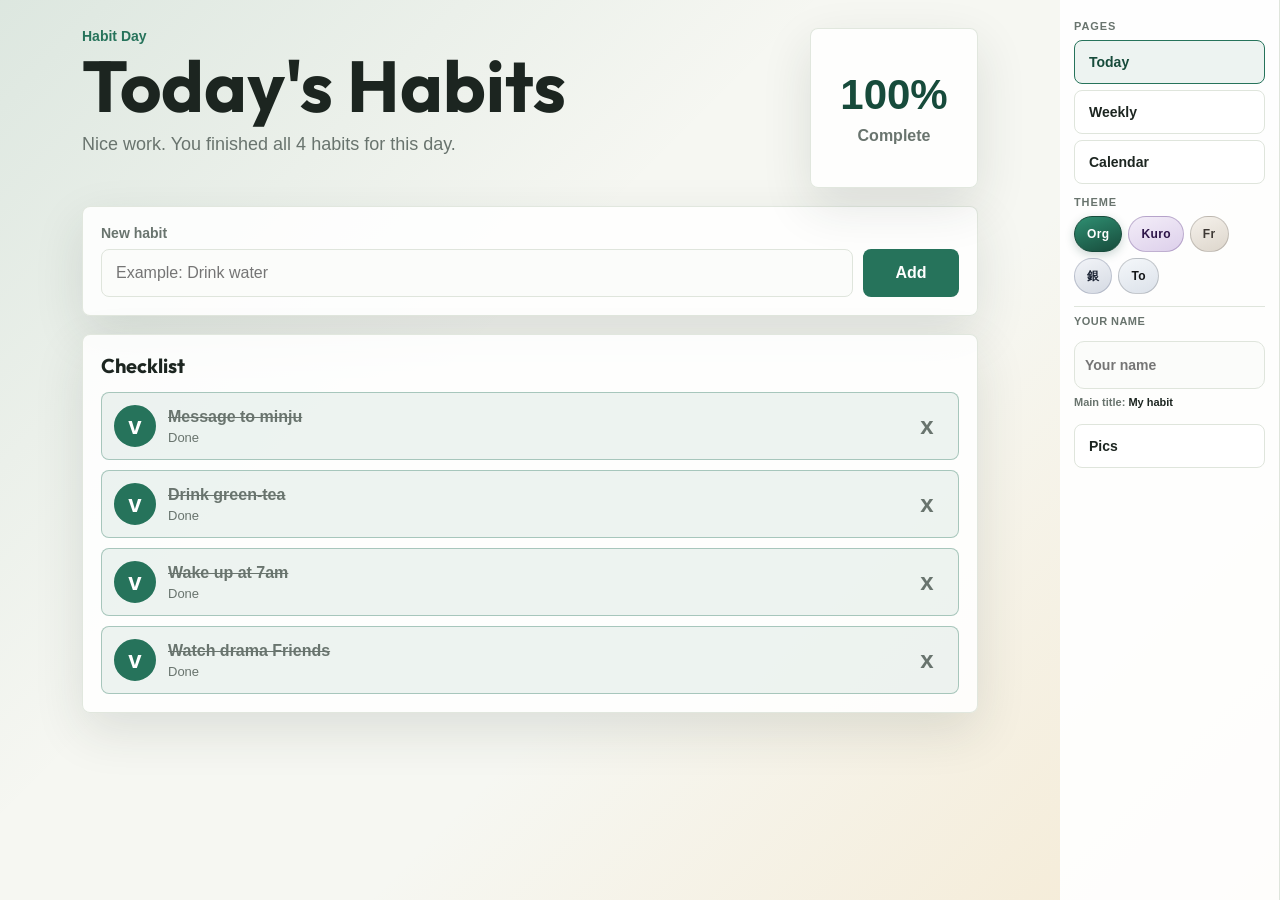
==== app.html @ dae60fe8 "s" ====
<!doctype html>
<html lang="en" data-theme="original">
  <head>
    <meta charset="UTF-8" />
    <meta
      name="viewport"
      content="width=device-width, initial-scale=1.0, viewport-fit=cover"
    />
    <meta name="theme-color" content="#26735b" />
    <meta name="apple-mobile-web-app-capable" content="yes" />
    <meta name="apple-mobile-web-app-status-bar-style" content="default" />
    <meta name="mobile-web-app-capable" content="yes" />
    <title>Habit Day</title>
    <link rel="manifest" href="manifest.webmanifest?v=36" />
    <link rel="icon" href="icon.svg?v=48" type="image/svg+xml" data-theme-icon="true" />
    <link rel="apple-touch-icon" href="apple-touch-icon.png?v=48" sizes="180x180" data-theme-icon="true" />
    <link rel="icon" href="icon-192.png?v=48" type="image/png" sizes="192x192" data-theme-icon="true" />
    <link rel="preconnect" href="https://fonts.googleapis.com" />
    <link rel="preconnect" href="https://fonts.gstatic.com" crossorigin />
    <link
      href="https://fonts.googleapis.com/css2?family=Nunito:wght@700;800&family=Outfit:wght@600;700;800&display=swap"
      rel="stylesheet"
    />
    <link rel="stylesheet" href="styles.css?v=25" />
    <link rel="stylesheet" href="layout.css?v=52" />
    <link rel="stylesheet" href="themes.css?v=73" />
    <script>
      window.__HABIT_BUILD = "24";
      (function () {
        if ("serviceWorker" in navigator) {
          navigator.serviceWorker.getRegistrations().then(function (regs) {
            regs.forEach(function (reg) {
              reg.update();
            });
          });
        }
        if (window.caches) {
          caches.keys().then(function (keys) {
            keys.forEach(function (key) {
              if (key !== "habit-day-v50") {
                caches.delete(key);
              }
            });
          });
        }
      })();
    </script>
    <script src="theme.js?v=50"></script>
  </head>
  <body>
    <div class="app-layout">
      <div class="app-content">
        <div class="theme-collage friends-collage theme-collage--home theme-decor theme-decor-friends" aria-hidden="true">
          <img
            class="theme-photo theme-photo-main"
            src="assets/friends/banner.png"
            alt=""
            onerror="this.onerror=null;this.src='assets/friends/hero.svg'"
          />
          <img
            class="theme-photo theme-photo-sub theme-photo-sub--left"
            src="assets/friends/day-04.png"
            alt=""
            onerror="this.onerror=null;this.src='assets/friends/day-02.png';this.onerror=null;this.style.display='none'"
          />
          <img
            class="theme-photo theme-photo-sub theme-photo-sub--right"
            src="assets/friends/day-05.png"
            alt=""
            onerror="this.onerror=null;this.src='assets/friends/day-06.png';this.onerror=null;this.style.display='none'"
          />
        </div>
        <div class="theme-collage gintama-collage theme-collage--home theme-decor theme-decor-gintama" aria-hidden="true">
          <img
            class="theme-photo theme-photo-main"
            src="assets/gintama/banner.png"
            alt=""
          />
          <img
            class="theme-photo theme-photo-sub theme-photo-sub--left"
            src="assets/gintama/scene-03.png"
            alt=""
            onerror="this.onerror=null;this.src='assets/gintama/scene-04.png';this.onerror=null;this.style.display='none'"
          />
          <img
            class="theme-photo theme-photo-sub theme-photo-sub--right"
            src="assets/gintama/scene-05.png"
            alt=""
            onerror="this.onerror=null;this.src='assets/gintama/scene-06.png';this.onerror=null;this.style.display='none'"
          />
        </div>
        <div class="theme-collage toothless-collage theme-collage--home theme-decor theme-decor-toothless" aria-hidden="true">
          <img
            class="theme-photo theme-photo-main"
            src="assets/toothless/banner.png"
            alt=""
          />
          <img
            class="theme-photo theme-photo-sub theme-photo-sub--left"
            src="assets/toothless/scene-08.png"
            alt=""
            onerror="this.onerror=null;this.src='assets/toothless/scene-02.png';this.onerror=null;this.style.display='none'"
          />
          <img
            class="theme-photo theme-photo-sub theme-photo-sub--right"
            src="assets/toothless/scene-12.png"
            alt=""
            onerror="this.onerror=null;this.src='assets/toothless/scene-05.png';this.onerror=null;this.style.display='none'"
          />
        </div>
        <div class="theme-collage kuromi-collage theme-collage--home theme-decor theme-decor-kuromi" aria-hidden="true">
          <img
            class="theme-photo theme-photo-main"
            src="assets/kuromi/celebrate.png"
            alt=""
            onerror="this.onerror=null;this.src='assets/kuromi/hero.svg'"
          />
          <img
            class="theme-photo theme-photo-sub theme-photo-sub--left"
            src="assets/kuromi/scene-01.png"
            alt=""
            onerror="this.onerror=null;this.style.display='none'"
          />
          <img
            class="theme-photo theme-photo-sub theme-photo-sub--right"
            src="assets/kuromi/scene-02.png"
            alt=""
            onerror="this.onerror=null;this.style.display='none'"
          />
        </div>
        <main class="app-shell page-home">
          <section class="overview overview-wrap" aria-labelledby="app-title">
            <div class="overview-copy">
              <p class="eyebrow" id="app-eyebrow">Habit Day</p>
              <h1 id="app-title">Today's Habits</h1>
              <div class="theme-progress-inline" id="themeProgressInline" aria-live="polite">
                <div class="theme-progress-track">
                  <span class="theme-progress-fill" id="themeProgressFill"></span>
                </div>
                <span class="theme-progress-pct" id="themeProgressPct">0%</span>
              </div>
              <p class="summary" id="summaryText">Start small and keep your day moving.</p>
            </div>
            <div class="progress-card" id="progressCard" aria-live="polite">
              <span id="progressPercent">0%</span>
              <p>Complete</p>
              <img
                class="theme-decor theme-decor-kuromi decor-progress"
                data-src-base="assets/kuromi/progress"
                src="assets/kuromi/progress.svg"
                alt=""
              />
            </div>
          </section>

          <section class="composer" aria-label="Add habit">
            <form id="habitForm">
              <label for="habitInput">New habit</label>
              <div class="input-row">
                <input
                  id="habitInput"
                  name="habit"
                  type="text"
                  maxlength="32"
                  placeholder="Example: Drink water"
                  autocomplete="off"
                  enterkeyhint="done"
                />
                <button type="submit" id="habitAddButton">Add</button>
              </div>
            </form>
          </section>

          <section class="board" aria-label="Habit list">
            <div class="toolbar">
              <h2>Checklist</h2>
            </div>
            <ul class="habit-list" id="habitList"></ul>
            <p class="empty-state has-decor" id="emptyState">
              <img
                class="theme-decor theme-decor-kuromi decor-empty"
                data-src-base="assets/kuromi/empty"
                src="assets/kuromi/empty.svg"
                alt=""
              />
              No habits yet. Add one in <strong>New habit</strong> above. Complete each with a quick photo.
            </p>
          </section>
        </main>
      </div>

      <aside id="app-sidebar" class="app-sidebar" data-page="home"></aside>
    </div>

    <div id="themeCelebration" class="theme-celebration" hidden>
      <div class="celebration-backdrop"></div>
      <div class="celebration-fireworks" id="celebrationFireworks" aria-hidden="true"></div>
      <div class="celebration-photo-bursts" id="celebrationPhotoBursts" aria-hidden="true"></div>
      <div class="celebration-panel">
        <div class="celebration-hero">
          <div class="celebration-photo-ring" aria-hidden="true">
            <img
              class="celebration-photo"
              src="assets/friends/banner.png"
              alt=""
              onerror="this.onerror=null;this.src='assets/friends/hero.svg'"
            />
          </div>
          <p class="celebration-tagline">The bunny approves.</p>
          <p class="celebration-title">Perfect day</p>
        </div>
        <p class="celebration-hint">Tap to close</p>
      </div>
    </div>

    <div id="habitCameraOverlay" class="habit-camera-overlay" hidden>
      <div class="habit-camera-backdrop" aria-hidden="true"></div>
      <div class="habit-camera-panel" role="dialog" aria-modal="true" aria-label="Take habit photo">
        <video id="habitCameraVideo" class="habit-camera-video" playsinline muted></video>
        <p class="habit-camera-hint">Silent capture · no shutter sound</p>
        <div class="habit-camera-actions">
          <button type="button" class="ghost-button" id="habitCameraCancel">Cancel</button>
          <button type="button" class="primary-button habit-camera-shutter" id="habitCameraShutter" aria-label="Take photo">
            Capture
          </button>
        </div>
      </div>
    </div>

    <input
      type="file"
      id="habitCameraInput"
      accept="image/*"
      capture="environment"
      hidden
    />

    <template id="habitTemplate">
      <li class="habit-item">
        <button class="check-button" type="button" aria-label="Take photo and complete habit"></button>
        <div class="habit-main">
          <div class="habit-copy">
            <strong></strong>
            <span></span>
          </div>
          <figure class="habit-snap" hidden>
            <img class="habit-snap-img" alt="" />
          </figure>
        </div>
        <button class="delete-button" type="button" aria-label="Delete">x</button>
      </li>
    </template>

    <script src="sidebar.js?v=40"></script>
    <script src="shared.js?v=39"></script>
    <script src="user-photos.js?v=35"></script>
    <script src="habit-photos.js?v=36"></script>
    <script src="habit-camera.js?v=2"></script>
    <script src="fireworks.js?v=39"></script>
    <script src="app.js?v=49"></script>
  </body>
</html>
---- styles.css ----
:root {
  color-scheme: light;
  --bg: #f6f7f2;
  --ink: #1c2520;
  --muted: #69746e;
  --line: #dfe5dc;
  --panel: #ffffff;
  --surface: #fbfcfa;
  --accent: #26735b;
  --accent-strong: #174b3b;
  --accent-soft: rgba(38, 115, 91, 0.08);
  --accent-ring: rgba(38, 115, 91, 0.14);
  --danger: #b34b4b;
  --danger-soft: rgba(179, 75, 75, 0.1);
  --shadow: 0 18px 50px rgba(31, 48, 39, 0.12);
  --radius: 8px;
}

* {
  box-sizing: border-box;
}

html {
  -webkit-text-size-adjust: 100%;
}

body {
  margin: 0;
  min-height: 100vh;
  background:
    linear-gradient(135deg, rgba(38, 115, 91, 0.12), transparent 38%),
    linear-gradient(315deg, rgba(240, 184, 95, 0.22), transparent 42%),
    var(--bg);
  color: var(--ink);
  font-family: Arial, "Malgun Gothic", sans-serif;
}

button,
input {
  font: inherit;
}

.app-shell {
  width: min(920px, calc(100% - 24px));
  margin: 0 auto;
  padding: 28px 0 42px;
}

.hero {
  display: grid;
  grid-template-columns: 1fr minmax(140px, 180px);
  gap: 20px;
  align-items: stretch;
  margin-bottom: 18px;
}

.eyebrow {
  margin: 0 0 8px;
  color: var(--accent);
  font-size: 14px;
  font-weight: 700;
}

h1,
h2,
p {
  margin-top: 0;
}

h1 {
  margin-bottom: 10px;
  font-size: clamp(36px, 7vw, 72px);
  line-height: 0.95;
}

h2 {
  margin-bottom: 0;
  font-size: 20px;
}

.summary {
  max-width: 580px;
  margin-bottom: 0;
  color: var(--muted);
  font-size: 18px;
  line-height: 1.6;
}

.progress-card,
.install-panel,
.composer,
.board {
  background: rgba(255, 255, 255, 0.86);
  border: 1px solid rgba(223, 229, 220, 0.92);
  border-radius: var(--radius);
  box-shadow: var(--shadow);
}

.progress-card {
  display: grid;
  place-items: center;
  align-content: center;
  min-height: 160px;
  padding: 20px;
}

.progress-card span {
  color: var(--accent-strong);
  font-size: 42px;
  font-weight: 800;
}

.progress-card p {
  margin: 8px 0 0;
  color: var(--muted);
  font-weight: 700;
}

.install-panel {
  display: flex;
  justify-content: space-between;
  gap: 14px;
  align-items: center;
  margin-bottom: 18px;
  padding: 16px;
}

.install-panel[hidden] {
  display: none;
}

.install-panel strong {
  display: block;
  margin-bottom: 4px;
}

.install-panel p {
  margin: 0;
  color: var(--muted);
  font-size: 14px;
  line-height: 1.45;
}

.install-panel button {
  min-width: 86px;
  height: 42px;
  border: 0;
  border-radius: var(--radius);
  background: var(--ink);
  color: #fff;
  cursor: pointer;
  font-weight: 800;
}

.composer {
  margin-bottom: 18px;
  padding: 18px;
}

label {
  display: block;
  margin-bottom: 8px;
  color: var(--muted);
  font-size: 14px;
  font-weight: 700;
}

.input-row {
  display: grid;
  grid-template-columns: 1fr auto;
  gap: 10px;
}

input {
  min-width: 0;
  height: 48px;
  border: 1px solid var(--line);
  border-radius: var(--radius);
  padding: 0 14px;
  color: var(--ink);
  background: var(--surface);
  outline: none;
}

input:focus {
  border-color: var(--accent);
  box-shadow: 0 0 0 4px var(--accent-ring);
}

button {
  border: 0;
  border-radius: var(--radius);
  cursor: pointer;
  font-weight: 800;
}

.input-row button {
  min-width: 96px;
  height: 48px;
  background: var(--accent);
  color: white;
}

.input-row button:hover {
  background: var(--accent-strong);
}

.board {
  padding: 18px;
}

.toolbar {
  display: flex;
  justify-content: space-between;
  gap: 12px;
  align-items: center;
  margin-bottom: 14px;
}

.ghost-button {
  min-height: 38px;
  padding: 0 12px;
  border: 1px solid var(--line);
  background: var(--surface);
  color: var(--muted);
}

.ghost-button:hover {
  color: var(--ink);
  border-color: #cbd5cf;
}

.toolbar-add-button {
  flex-shrink: 0;
  min-height: 40px;
  padding: 0 14px;
  border: 0;
  border-radius: var(--radius);
  background: linear-gradient(145deg, var(--accent-mid, var(--accent)), var(--accent-strong, var(--accent)));
  color: #fff;
  font-size: 14px;
  font-weight: 800;
  box-shadow: 0 2px 10px var(--accent-ring, rgba(0, 0, 0, 0.12));
  -webkit-tap-highlight-color: transparent;
}

.toolbar-add-button:hover {
  filter: brightness(1.06);
}

.toolbar-add-button:active {
  transform: scale(0.98);
}

.habit-list {
  display: grid;
  gap: 10px;
  margin: 0;
  padding: 0;
  list-style: none;
}

.habit-item {
  display: grid;
  grid-template-columns: 42px 1fr 38px;
  gap: 12px;
  align-items: center;
  min-height: 68px;
  padding: 12px;
  border: 1px solid var(--line);
  border-radius: var(--radius);
  background: var(--surface);
  overflow: visible;
}

.habit-main {
  display: flex;
  align-items: center;
  gap: 10px;
  min-width: 0;
}

.habit-snap {
  position: relative;
  flex-shrink: 0;
  margin: 0;
  width: 58px;
  height: 58px;
  border-radius: 4px;
  overflow: hidden;
  transform: rotate(5deg);
  outline: 2px solid rgba(255, 255, 255, 0.92);
  outline-offset: -1px;
  box-shadow:
    0 10px 22px rgba(28, 37, 32, 0.18),
    0 3px 8px rgba(28, 37, 32, 0.1);
}

.habit-snap[hidden] {
  display: none !important;
}

.habit-snap-img {
  display: block;
  width: 100%;
  height: 100%;
  object-fit: cover;
  object-position: center;
}

.habit-item.has-snap {
  grid-template-columns: 42px minmax(0, 1fr) 38px;
}

.habit-item.has-snap .habit-main {
  padding-right: 2px;
}

.habit-item.done {
  border-color: rgba(38, 115, 91, 0.35);
  background: var(--accent-soft);
}

.check-button {
  width: 42px;
  height: 42px;
  border: 2px solid #b8c4bd;
  border-radius: 50%;
  background: var(--panel);
}

.habit-item.done .check-button {
  border-color: var(--accent);
  background: var(--accent);
}

.habit-item.done .check-button::after {
  content: "v";
  color: white;
  font-size: 24px;
  line-height: 1;
}

.habit-copy {
  min-width: 0;
}

.habit-copy strong {
  display: block;
  overflow-wrap: anywhere;
}

.habit-copy span {
  display: block;
  margin-top: 4px;
  color: var(--muted);
  font-size: 13px;
}

.done .habit-copy strong {
  text-decoration: line-through;
  color: var(--muted);
}

.delete-button {
  width: 38px;
  height: 38px;
  background: transparent;
  color: var(--muted);
  font-size: 24px;
}

.delete-button:hover {
  color: var(--danger);
  background: var(--danger-soft);
}

.empty-state {
  margin: 18px 0 4px;
  padding: 24px;
  border: 1px dashed #c9d4cd;
  border-radius: var(--radius);
  color: var(--muted);
  text-align: center;
}

.empty-state[hidden] {
  display: none !important;
}

@media (max-width: 680px) {
  .app-shell {
    width: min(100% - 20px, 920px);
    padding: 18px 0 20px;
  }

  .hero {
    grid-template-columns: 1fr;
  }

  h1 {
    font-size: clamp(28px, 9vw, 44px);
  }

  .summary {
    font-size: 16px;
    line-height: 1.55;
  }

  .progress-card {
    min-height: 116px;
  }

  .install-panel {
    align-items: stretch;
    flex-direction: column;
  }

  .install-panel button {
    width: 100%;
  }

  .input-row {
    grid-template-columns: 1fr;
  }

  .input-row button {
    width: 100%;
  }

  .habit-item {
    gap: 12px;
    min-height: 72px;
    padding: 12px;
  }

  .habit-snap {
    width: 64px;
    height: 64px;
    border-radius: 14px;
  }

  .check-button {
    width: 48px;
    height: 48px;
    flex-shrink: 0;
  }

  .delete-button {
    width: 44px;
    height: 44px;
    flex-shrink: 0;
  }

  .toolbar {
    align-items: stretch;
    flex-direction: column;
    gap: 10px;
  }

  .ghost-button {
    width: 100%;
    min-height: 44px;
  }

  .toolbar-add-button {
    width: 100%;
    min-height: 44px;
    font-size: 15px;
  }
}
---- layout.css ----
/* layout.css — app shell, sidebar, subpages, mobile / PWA safe areas */

html {
  height: 100%;
  overflow-x: hidden;
}

body {
  min-height: 100%;
  min-height: 100dvh;
  overflow-x: hidden;
  padding: env(safe-area-inset-top) env(safe-area-inset-right) 0 env(safe-area-inset-left);
  font-family: var(--font-main, Arial, "Malgun Gothic", sans-serif);
}

[data-theme] body {
  font-family: var(--font-main);
}

[data-theme] h1,
[data-theme] h2 {
  font-family: var(--font-title, var(--font-main));
}

.app-layout {
  display: flex;
  flex-direction: column;
  width: 100%;
  max-width: 100%;
  min-height: calc(100dvh - env(safe-area-inset-top));
}

.app-content {
  position: relative;
  flex: 1;
  min-width: 0;
  width: 100%;
}

.app-shell {
  width: min(920px, 100%);
  max-width: 100%;
  margin: 0 auto;
  padding-left: max(12px, env(safe-area-inset-left));
  padding-right: max(12px, env(safe-area-inset-right));
}

/* —— Sidebar —— */

.app-sidebar {
  display: flex;
  flex-direction: column;
  gap: 12px;
  flex-shrink: 0;
  padding: 14px 12px;
  background: var(--sidebar-bg, rgba(255, 255, 255, 0.92));
  border-bottom: 1px solid var(--line);
}

.side-block {
  display: flex;
  flex-direction: column;
  gap: 8px;
}

.side-block-label {
  margin: 0;
  font-size: 11px;
  font-weight: 800;
  letter-spacing: 0.08em;
  text-transform: uppercase;
  color: var(--muted);
}

.side-nav {
  display: flex;
  flex-wrap: wrap;
  gap: 6px;
}

.side-link {
  display: inline-flex;
  align-items: center;
  justify-content: center;
  min-height: 44px;
  padding: 8px 14px;
  border: 1px solid var(--line);
  border-radius: var(--radius);
  background: var(--side-pages-bg, var(--surface));
  color: var(--ink);
  font-size: 14px;
  font-weight: 700;
  text-decoration: none;
  -webkit-tap-highlight-color: transparent;
}

.side-link:hover,
.side-link.is-active {
  border-color: var(--accent);
  background: var(--accent-soft);
  color: var(--accent-strong);
}

.side-toolbar {
  display: flex;
  flex-direction: column;
  gap: 8px;
}

.side-themes {
  display: flex;
  flex-wrap: wrap;
  gap: 6px;
}

.side-theme {
  display: inline-flex;
  align-items: center;
  justify-content: center;
  min-height: 36px;
  padding: 6px 10px;
  border: 1.5px solid transparent;
  border-radius: 999px;
  font-size: 12px;
  font-weight: 800;
  letter-spacing: 0.03em;
  -webkit-tap-highlight-color: transparent;
  transition:
    transform 0.12s ease,
    box-shadow 0.12s ease,
    border-color 0.12s ease;
}

.side-theme:active {
  transform: scale(0.98);
}

.side-theme[data-theme="original"] {
  background: linear-gradient(160deg, #f0f7f3 0%, #d4ebe1 100%);
  border-color: rgba(38, 115, 91, 0.3);
  color: #174b3b;
}

.side-theme[data-theme="original"].is-active {
  background: linear-gradient(160deg, #2f8f72 0%, #174b3b 100%);
  border-color: #174b3b;
  color: #fff;
  box-shadow: 0 3px 10px rgba(23, 75, 59, 0.22);
}

.side-theme[data-theme="kuromi"] {
  background: linear-gradient(160deg, #f3edf8 0%, #ddd0eb 100%);
  border-color: rgba(69, 32, 112, 0.28);
  color: #2d1548;
}

.side-theme[data-theme="kuromi"].is-active {
  background: linear-gradient(160deg, #6a3f96 0%, #2d1548 100%);
  border-color: #2d1548;
  color: #fff;
  box-shadow: 0 3px 10px rgba(45, 21, 72, 0.24);
}

.side-theme[data-theme="friends"] {
  background: linear-gradient(160deg, #f5f1eb 0%, #ddd6cc 100%);
  border-color: rgba(61, 56, 52, 0.22);
  color: #3d3834;
}

.side-theme[data-theme="friends"].is-active {
  background: linear-gradient(160deg, #6a6560 0%, #3d3834 100%);
  border-color: rgba(255, 248, 242, 0.4);
  color: #faf7f2;
  box-shadow: 0 3px 10px rgba(44, 42, 38, 0.22);
}

.side-theme[data-theme="gintama"] {
  background: linear-gradient(160deg, #f2f4f8 0%, #d5dae3 100%);
  border-color: rgba(42, 58, 92, 0.22);
  color: #1a2233;
}

.side-theme[data-theme="gintama"].is-active {
  background: linear-gradient(160deg, #4a5f82 0%, #1a2233 100%);
  border-color: rgba(200, 90, 114, 0.4);
  color: #f6f8fb;
  box-shadow: 0 3px 10px rgba(26, 34, 51, 0.24);
}

.side-theme[data-theme="toothless"] {
  background: linear-gradient(160deg, #f4f7fa 0%, #dce2ea 100%);
  border-color: rgba(42, 45, 50, 0.22);
  color: #141618;
}

.side-theme[data-theme="toothless"].is-active {
  background: linear-gradient(160deg, #4a4f56 0%, #141618 100%);
  border-color: rgba(155, 201, 74, 0.45);
  color: #f4f7fa;
  box-shadow: 0 3px 10px rgba(20, 22, 24, 0.24);
}

.side-quick {
  display: none;
  align-items: center;
  gap: 6px;
}

.side-quick-btn {
  display: inline-flex;
  align-items: center;
  justify-content: center;
  min-height: 36px;
  padding: 0 10px;
  border: 1px solid var(--line);
  border-radius: 999px;
  background: var(--surface);
  color: var(--ink);
  font-size: 12px;
  font-weight: 800;
  text-decoration: none;
  -webkit-tap-highlight-color: transparent;
}

.side-quick-btn--add {
  min-width: 36px;
  padding: 0;
  border: 0;
  background: linear-gradient(145deg, var(--accent-mid, var(--accent)), var(--accent-strong, var(--accent)));
  color: #fff;
  font-size: 18px;
  line-height: 1;
  box-shadow: 0 2px 8px var(--accent-ring, rgba(0, 0, 0, 0.12));
}

.side-quick-btn.is-active,
.side-quick-btn--pics.is-active {
  border-color: var(--accent);
  background: var(--accent-soft);
  color: var(--accent-strong);
}

.side-link--pics-desktop {
  width: 100%;
  margin-top: 6px;
}

.side-desktop-nav {
  display: flex;
  flex-direction: column;
  gap: 12px;
  width: 100%;
}

/* —— Top-right overflow menus (mobile) —— */

.app-menu-bar {
  display: none;
  align-items: center;
  gap: 6px;
}

.app-menu {
  position: relative;
}

.app-menu-trigger {
  display: inline-flex;
  align-items: center;
  justify-content: center;
  width: 40px;
  height: 40px;
  padding: 0;
  border: 1px solid var(--line);
  border-radius: 12px;
  background: var(--panel, var(--surface));
  color: var(--ink);
  box-shadow: 0 2px 10px rgba(0, 0, 0, 0.06);
  cursor: pointer;
  -webkit-tap-highlight-color: transparent;
}

.app-menu-trigger:active {
  transform: scale(0.97);
}

.app-menu.is-open .app-menu-trigger {
  border-color: var(--accent);
  background: var(--accent-soft);
  color: var(--accent-strong);
}

.app-menu-dots {
  display: block;
  width: 4px;
  height: 4px;
  border-radius: 50%;
  background: currentColor;
  box-shadow: -7px 0 0 currentColor, 7px 0 0 currentColor;
}

.app-menu-dropdown {
  position: absolute;
  top: calc(100% + 6px);
  right: 0;
  z-index: 60;
  min-width: min(220px, calc(100vw - 24px));
  padding: 6px;
  border: 1px solid var(--line);
  border-radius: 14px;
  background: var(--panel);
  box-shadow: 0 12px 36px rgba(0, 0, 0, 0.14);
}

.app-menu-dropdown--full {
  min-width: min(248px, calc(100vw - 20px));
  max-height: min(72dvh, 520px);
  overflow-y: auto;
  -webkit-overflow-scrolling: touch;
  padding: 8px;
}

.app-menu-section {
  display: flex;
  flex-direction: column;
  gap: 4px;
}

.app-menu-divider {
  height: 1px;
  margin: 8px 6px;
  background: var(--line);
}

.app-menu-dropdown[hidden] {
  display: none !important;
}

.app-menu-links {
  display: flex;
  flex-direction: column;
  gap: 4px;
}

.app-menu-link {
  display: flex;
  align-items: center;
  min-height: 42px;
  padding: 0 12px;
  border-radius: 10px;
  color: var(--ink);
  font-size: 14px;
  font-weight: 700;
  text-decoration: none;
}

.app-menu-link:hover,
.app-menu-link.is-active {
  background: var(--accent-soft);
  color: var(--accent-strong);
}

.app-menu-stack {
  position: relative;
  overflow: hidden;
}

.app-menu-layer {
  display: flex;
  flex-direction: column;
  gap: 4px;
}

.app-menu-layer[hidden] {
  display: none !important;
}

.app-menu-layer.is-active {
  animation: menu-layer-in 0.18s ease;
}

@keyframes menu-layer-in {
  from {
    opacity: 0;
    transform: translateX(8px);
  }

  to {
    opacity: 1;
    transform: translateX(0);
  }
}

.app-menu-row {
  display: flex;
  align-items: center;
  gap: 10px;
  width: 100%;
  min-height: 42px;
  padding: 0 10px;
  border: 0;
  border-radius: 10px;
  background: transparent;
  color: var(--ink);
  font-size: 14px;
  font-weight: 700;
  text-align: left;
  text-decoration: none;
  cursor: pointer;
  -webkit-tap-highlight-color: transparent;
}

.app-menu-row:hover,
.app-menu-row.is-active {
  background: var(--accent-soft);
  color: var(--accent-strong);
}

.app-menu-row--sub .app-menu-chevron {
  margin-left: auto;
  color: var(--muted);
  font-size: 18px;
  font-weight: 400;
}

.app-menu-row--back {
  color: var(--muted);
  font-weight: 800;
}

.app-menu-row--back .app-menu-chevron--back {
  font-size: 20px;
  font-weight: 400;
}

.app-menu-row--accent {
  background: linear-gradient(145deg, var(--accent-mid, var(--accent)), var(--accent-strong, var(--accent)));
  color: #fff;
}

.app-menu-row--accent:hover {
  filter: brightness(1.05);
  color: #fff;
}

.app-menu-row-icon {
  flex-shrink: 0;
  width: 22px;
  text-align: center;
  font-size: 14px;
  opacity: 0.85;
}

.theme-row-icon {
  display: inline-flex;
  align-items: flex-end;
  justify-content: center;
  gap: 2px;
  width: 22px;
  height: 14px;
  font-size: 0;
  line-height: 0;
}

.theme-row-icon .theme-swatch {
  flex-shrink: 0;
  width: 7px;
  border-radius: 2px;
  box-shadow: inset 0 0 0 1px rgba(0, 0, 0, 0.07);
}

.theme-swatch--a {
  height: 7px;
  background: linear-gradient(145deg, #5fbf9a, #2f8f72);
}

.theme-swatch--b {
  height: 9px;
  background: linear-gradient(145deg, #f0b8ff, #5c3488);
}

.theme-swatch--c {
  height: 8px;
  background: linear-gradient(145deg, #c85a72, #9bc94a);
}

.app-menu-profile {
  display: flex;
  flex-direction: column;
  gap: 6px;
  padding: 4px 2px 10px;
  border-bottom: 1px solid var(--line);
  margin-bottom: 8px;
}

.app-menu-profile-label,
.side-main-theme-label {
  font-size: 11px;
  font-weight: 700;
  letter-spacing: 0.04em;
  text-transform: uppercase;
  color: var(--muted);
}

.app-menu-profile-hint,
.side-main-theme-hint {
  margin: 0;
  font-size: 11px;
  font-weight: 600;
  line-height: 1.4;
  color: var(--muted);
}

.app-menu-profile-hint strong,
.side-main-theme-hint strong {
  color: var(--ink);
  font-weight: 800;
}

.habit-user-name-input {
  width: 100%;
  min-height: 40px;
  padding: 8px 10px;
  border: 1.5px solid var(--line);
  border-radius: 10px;
  background: var(--surface);
  color: var(--ink);
  font-size: 14px;
  font-weight: 600;
}

.habit-user-name-input:focus {
  outline: 2px solid var(--accent-soft);
  outline-offset: 1px;
  border-color: var(--accent);
}

.app-menu-set-main-theme,
.side-set-main-theme {
  width: 100%;
  min-height: 40px;
  margin-top: 8px;
  padding: 8px 12px;
  border: 1.5px solid var(--line);
  border-radius: 10px;
  background: var(--surface);
  color: var(--ink);
  font-size: 12px;
  font-weight: 800;
  cursor: pointer;
  transition:
    opacity 0.12s ease,
    transform 0.12s ease;
}

.app-menu-set-main-theme:active:not(:disabled),
.side-set-main-theme:active:not(:disabled) {
  transform: scale(0.99);
}

.app-menu-set-main-theme:disabled,
.side-set-main-theme:disabled {
  opacity: 0.55;
  cursor: default;
}

.app-menu-set-main-theme[hidden],
.side-set-main-theme[hidden] {
  display: none;
}

.side-main-theme {
  display: flex;
  flex-direction: column;
  gap: 6px;
  margin-top: 4px;
  padding-top: 8px;
  border-top: 1px solid var(--line);
}

.side-set-main-theme {
  margin-top: 2px;
}

.app-menu-theme-list {
  display: flex;
  flex-direction: column;
  gap: 6px;
  padding-top: 2px;
}

.theme-chip {
  display: flex;
  align-items: center;
  gap: 10px;
  width: 100%;
  min-height: 48px;
  padding: 8px 10px;
  border: 1.5px solid transparent;
  border-radius: 12px;
  text-align: left;
  cursor: pointer;
  -webkit-tap-highlight-color: transparent;
  transition:
    transform 0.12s ease,
    box-shadow 0.12s ease;
}

.theme-chip:active {
  transform: scale(0.99);
}

.theme-chip-dot {
  flex-shrink: 0;
  width: 14px;
  height: 14px;
  border-radius: 4px;
  box-shadow: inset 0 0 0 1px rgba(0, 0, 0, 0.08);
}

.theme-chip-copy {
  display: flex;
  flex-direction: column;
  gap: 1px;
  min-width: 0;
}

.theme-chip-copy strong {
  font-size: 13px;
  font-weight: 800;
  line-height: 1.25;
  overflow-wrap: anywhere;
  word-break: keep-all;
}

.theme-chip-copy small {
  font-size: 11px;
  font-weight: 600;
  opacity: 0.72;
}

.theme-chip-main-badge {
  display: none;
  flex-shrink: 0;
  margin-left: auto;
  padding: 2px 7px;
  border-radius: 999px;
  background: rgba(0, 0, 0, 0.08);
  font-size: 10px;
  font-weight: 800;
  letter-spacing: 0.04em;
  text-transform: uppercase;
}

.theme-chip.is-main .theme-chip-main-badge {
  display: inline-flex;
  align-items: center;
}

.theme-chip.is-main.is-active .theme-chip-main-badge {
  background: rgba(255, 255, 255, 0.22);
  color: inherit;
}

.side-theme.is-main {
  box-shadow:
    0 0 0 2px var(--surface),
    0 0 0 3.5px currentColor;
}

.theme-chip--original {
  background: linear-gradient(145deg, #f4faf7 0%, #d8efe6 100%);
  border-color: rgba(38, 115, 91, 0.28);
  color: #174b3b;
}

.theme-chip--original .theme-chip-dot {
  background: linear-gradient(145deg, #5fbf9a, #2f8f72);
}

.theme-chip--original.is-active {
  background: linear-gradient(145deg, #2f8f72 0%, #174b3b 100%);
  border-color: #174b3b;
  color: #fff;
  box-shadow: 0 4px 14px rgba(23, 75, 59, 0.28);
}

.theme-chip--original.is-active small {
  opacity: 0.88;
}

.theme-chip--kuromi {
  background: linear-gradient(145deg, #fcf8ff 0%, #e8dcf4 100%);
  border-color: rgba(69, 32, 112, 0.34);
  color: #2d1548;
}

.theme-chip--kuromi .theme-chip-dot {
  background: linear-gradient(145deg, #141214, #f5c6e8);
}

.theme-chip--kuromi.is-active {
  background: linear-gradient(145deg, #8b62b8 0%, #2d1548 100%);
  border-color: #2d1548;
  color: #fff;
  box-shadow: 0 4px 14px rgba(45, 21, 72, 0.3);
}

.theme-chip--friends {
  background: linear-gradient(145deg, #faf7f2 0%, #e8e2d8 100%);
  border-color: rgba(61, 56, 52, 0.24);
  color: #3d3834;
}

.theme-chip--friends .theme-chip-dot {
  background: linear-gradient(145deg, #f0c830, #6b4a2a);
}

.theme-chip--friends.is-active {
  background: linear-gradient(145deg, #6a6560 0%, #3d3834 100%);
  border-color: rgba(255, 248, 242, 0.38);
  color: #faf7f2;
  box-shadow: 0 4px 14px rgba(44, 42, 38, 0.22);
}

.theme-chip--gintama {
  background: linear-gradient(145deg, #f6f8fb 0%, #dce1ea 100%);
  border-color: rgba(42, 58, 92, 0.24);
  color: #1a2233;
}

.theme-chip--gintama .theme-chip-dot {
  background: linear-gradient(145deg, #c85a72, #9ec5e0);
}

.theme-chip--gintama.is-active {
  background: linear-gradient(145deg, #4a5f82 0%, #1a2233 100%);
  border-color: rgba(200, 90, 114, 0.38);
  color: #f6f8fb;
  box-shadow: 0 4px 14px rgba(18, 21, 28, 0.24);
}

.theme-chip--toothless {
  background: linear-gradient(145deg, #f6f8fb 0%, #dce2ea 100%);
  border-color: rgba(42, 45, 50, 0.24);
  color: #141618;
}

.theme-chip--toothless .theme-chip-dot {
  background: linear-gradient(145deg, #9bc94a, #e8a8c0);
}

.theme-chip--toothless.is-active {
  background: linear-gradient(145deg, #4a4f56 0%, #141618 100%);
  border-color: rgba(155, 201, 74, 0.4);
  color: #f4f7fa;
  box-shadow: 0 4px 14px rgba(20, 22, 24, 0.24);
}

body.app-menu-open::before {
  content: "";
  position: fixed;
  inset: 0;
  z-index: 54;
  background: rgba(10, 14, 12, 0.28);
  pointer-events: none;
}

/* Habit add sheet (mobile) */

.habit-add-sheet {
  position: fixed;
  inset: 0;
  z-index: 60;
  display: grid;
  place-items: end center;
  padding: 12px;
  padding-bottom: calc(12px + env(safe-area-inset-bottom));
}

.habit-add-sheet[hidden] {
  display: none !important;
}

.habit-add-backdrop {
  position: absolute;
  inset: 0;
  border: 0;
  background: rgba(10, 14, 12, 0.45);
  cursor: pointer;
}

.habit-add-panel {
  position: relative;
  z-index: 1;
  width: min(100%, 420px);
  padding: 18px;
  border-radius: calc(var(--radius) + 6px);
  background: var(--panel);
  border: 1px solid var(--line);
  box-shadow: var(--shadow);
}

.habit-add-head {
  display: flex;
  align-items: center;
  justify-content: space-between;
  gap: 12px;
  margin-bottom: 14px;
}

.habit-add-head h2 {
  margin: 0;
  font-size: 20px;
}

.habit-add-close {
  min-width: 40px;
  min-height: 40px;
  border: 0;
  border-radius: var(--radius);
  background: var(--surface);
  color: var(--muted);
  font-size: 24px;
  line-height: 1;
}

.habit-add-form label {
  display: block;
  margin-bottom: 8px;
  color: var(--muted);
  font-size: 14px;
  font-weight: 700;
}

.habit-add-form input {
  width: 100%;
  min-height: 48px;
  margin-bottom: 12px;
  border: 1px solid var(--line);
  border-radius: var(--radius);
  padding: 0 14px;
  background: var(--surface);
  color: var(--ink);
}

.habit-add-submit {
  width: 100%;
  min-height: 48px;
  border: 0;
  border-radius: var(--radius);
  background: var(--accent);
  color: #fff;
  font-weight: 800;
}

body.habit-sheet-open {
  overflow: hidden;
}

.side-decor {
  display: none;
}

/* —— Main overview (replaces missing .hero on themed home) —— */

.overview,
.hero {
  display: grid;
  grid-template-columns: 1fr minmax(120px, 168px);
  gap: 16px;
  align-items: stretch;
  margin-bottom: 18px;
}

.overview-copy {
  min-width: 0;
}

.subpage-header {
  margin-bottom: 18px;
}

.subpage-header h1 {
  font-size: clamp(28px, 7vw, 48px);
  line-height: 1.05;
}

.subpage-header .summary {
  max-width: 36rem;
}

/* —— Calendar —— */

.calendar-section .toolbar {
  flex-wrap: wrap;
}

.calendar-nav {
  display: flex;
  align-items: center;
  gap: 8px;
}

.calendar-nav-button {
  min-width: 44px;
  min-height: 44px;
  padding: 0;
  font-size: 22px;
  line-height: 1;
}

.calendar-month-label {
  min-width: 7.5rem;
  text-align: center;
  font-weight: 800;
}

.calendar-weekdays {
  display: grid;
  grid-template-columns: repeat(7, minmax(0, 1fr));
  gap: 6px;
  margin-bottom: 8px;
  text-align: center;
  font-size: 12px;
  font-weight: 800;
  color: var(--muted);
}

.calendar-grid {
  display: grid;
  grid-template-columns: repeat(7, minmax(0, 1fr));
  gap: 6px;
}

.calendar-day {
  position: relative;
  display: flex;
  align-items: center;
  justify-content: center;
  min-width: 0;
  min-height: 44px;
  aspect-ratio: 1;
  padding: 4px;
  border: 1px solid var(--line);
  border-radius: var(--radius);
  background: var(--surface);
  color: var(--ink);
  font-size: 14px;
  font-weight: 700;
  -webkit-tap-highlight-color: transparent;
}

.calendar-day.is-empty {
  visibility: hidden;
  pointer-events: none;
  border: 0;
  background: transparent;
}

.calendar-day.partial {
  background: var(--accent-soft);
  border-color: var(--accent-border);
}

.calendar-day.complete {
  background: var(--accent);
  border-color: var(--accent);
  color: #fff;
}

.calendar-day.is-today {
  box-shadow: 0 0 0 2px var(--accent-today);
}

.calendar-day.is-selected {
  box-shadow: 0 0 0 2px var(--accent-selected), 0 0 0 3px var(--accent);
}

.calendar-day-dot {
  position: absolute;
  bottom: 5px;
  left: 50%;
  width: 6px;
  height: 6px;
  border-radius: 50%;
  transform: translateX(-50%);
  background: var(--dot-muted);
}

.calendar-day.complete .calendar-day-dot {
  background: rgba(255, 255, 255, 0.85);
}

.calendar-day.none .calendar-day-dot {
  background: var(--dot-none);
}

.calendar-legend {
  display: flex;
  flex-wrap: wrap;
  gap: 10px 16px;
  margin-top: 14px;
  font-size: 12px;
  color: var(--muted);
}

.legend-dot {
  display: inline-block;
  width: 10px;
  height: 10px;
  margin-right: 6px;
  border-radius: 50%;
  vertical-align: middle;
}

.legend-dot.complete {
  background: var(--accent);
}

.legend-dot.partial {
  background: var(--accent-mid, var(--accent));
  opacity: 0.55;
}

.legend-dot.none {
  background: var(--dot-none);
}

.legend-dot.snap {
  background: #e8b86a;
  box-shadow: 0 0 0 1px rgba(0, 0, 0, 0.12);
}

.calendar-day.has-photo .calendar-day-bg {
  position: absolute;
  inset: 0;
  border-radius: inherit;
  background-size: cover;
  background-position: center;
}

.calendar-day.has-photo .calendar-day-bg::after {
  content: "";
  position: absolute;
  inset: 0;
  border-radius: inherit;
  background: linear-gradient(180deg, rgba(0, 0, 0, 0.06) 0%, rgba(0, 0, 0, 0.42) 100%);
}

.calendar-day.has-photo .calendar-day-number {
  position: relative;
  z-index: 1;
  text-shadow: 0 1px 4px rgba(0, 0, 0, 0.5);
}

.calendar-day.has-photo.has-habit-snaps .calendar-day-number,
.calendar-day.has-photo.is-perfect .calendar-day-number {
  color: #fff;
}

.calendar-day.has-habit-snaps .calendar-day-snap-badge {
  position: absolute;
  top: 5px;
  right: 5px;
  width: 7px;
  height: 7px;
  border-radius: 50%;
  background: #e8b86a;
  box-shadow: 0 0 0 1px rgba(255, 255, 255, 0.9);
}

.calendar-day-photos {
  position: fixed;
  inset: 0;
  z-index: 200;
  display: grid;
  place-items: center;
  padding: max(16px, env(safe-area-inset-top)) max(16px, env(safe-area-inset-right))
    max(16px, env(safe-area-inset-bottom)) max(16px, env(safe-area-inset-left));
}

.calendar-day-photos[hidden] {
  display: none !important;
}

.calendar-day-photos-backdrop {
  position: absolute;
  inset: 0;
  background: rgba(18, 20, 18, 0.55);
  backdrop-filter: blur(4px);
}

.calendar-day-photos-panel {
  position: relative;
  width: min(100%, 420px);
  max-height: min(88vh, 640px);
  overflow: auto;
  padding: 16px;
  border-radius: calc(var(--radius) + 4px);
  background: var(--card-bg, var(--surface));
  border: 1px solid var(--card-border, var(--line));
  box-shadow: var(--shadow);
}

.calendar-day-photos-header {
  display: flex;
  align-items: center;
  justify-content: space-between;
  gap: 12px;
  margin-bottom: 12px;
}

.calendar-day-photos-header h2 {
  margin: 0;
  font-size: 18px;
}

.calendar-day-photos-grid {
  display: grid;
  grid-template-columns: repeat(auto-fill, minmax(140px, 1fr));
  gap: 10px;
  margin-bottom: 14px;
}

.calendar-day-photo-card {
  margin: 0;
  border-radius: 4px;
  overflow: hidden;
  background: var(--surface);
  border: 1px solid var(--line);
}

.calendar-day-photo-card img {
  display: block;
  width: 100%;
  aspect-ratio: 1;
  object-fit: cover;
}

.calendar-day-photo-card figcaption {
  padding: 6px 8px;
  font-size: 12px;
  font-weight: 600;
  color: var(--muted);
}

.calendar-day-photos-open {
  width: 100%;
}

body.calendar-photos-open {
  overflow: hidden;
}

.habit-camera-overlay {
  position: fixed;
  inset: 0;
  z-index: 220;
  display: grid;
  place-items: end center;
  padding: max(12px, env(safe-area-inset-bottom)) max(12px, env(safe-area-inset-right))
    max(12px, env(safe-area-inset-bottom)) max(12px, env(safe-area-inset-left));
}

.habit-camera-overlay[hidden] {
  display: none !important;
}

.habit-camera-backdrop {
  position: absolute;
  inset: 0;
  background: rgba(0, 0, 0, 0.72);
}

.habit-camera-panel {
  position: relative;
  width: min(100%, 420px);
  padding: 12px;
  border-radius: calc(var(--radius) + 6px);
  background: #111;
  color: #fff;
}

.habit-camera-video {
  display: block;
  width: 100%;
  max-height: min(58vh, 420px);
  border-radius: var(--radius);
  background: #000;
  object-fit: cover;
}

.habit-camera-hint {
  margin: 10px 0 0;
  font-size: 12px;
  text-align: center;
  color: rgba(255, 255, 255, 0.65);
}

.habit-camera-actions {
  display: flex;
  gap: 10px;
  margin-top: 12px;
}

.habit-camera-actions .ghost-button {
  flex: 1;
  color: rgba(255, 255, 255, 0.9);
  border-color: rgba(255, 255, 255, 0.35);
}

.habit-camera-shutter {
  flex: 1.4;
}

body.habit-camera-open {
  overflow: hidden;
}

/* —— Weekly —— */

.weekly-overview {
  display: grid;
  grid-template-columns: repeat(3, minmax(0, 1fr));
  gap: 10px;
  margin-bottom: 16px;
}

.weekly-stat {
  min-width: 0;
  padding: 12px 10px;
  border: 1px solid var(--line);
  border-radius: var(--radius);
  background: var(--surface);
  text-align: center;
}

.weekly-stat-label {
  display: block;
  font-size: 11px;
  font-weight: 700;
  color: var(--muted);
  text-transform: uppercase;
  letter-spacing: 0.04em;
}

.weekly-stat-value {
  display: block;
  margin-top: 6px;
  font-size: clamp(20px, 5vw, 28px);
  line-height: 1.1;
  color: var(--accent-strong);
}

.weekly-stat-suffix {
  font-size: 0.65em;
  font-weight: 700;
  opacity: 0.7;
}

.weekly-stat-note {
  display: block;
  margin-top: 4px;
  font-size: 12px;
  color: var(--muted);
}

.weekly-chart {
  display: grid;
  grid-template-columns: repeat(7, minmax(0, 1fr));
  gap: 8px;
  margin-bottom: 12px;
}

.week-day {
  display: flex;
  flex-direction: column;
  gap: 6px;
  min-width: 0;
  min-height: 44px;
  padding: 8px 6px;
  border: 1px solid var(--line);
  border-radius: var(--radius);
  background: var(--surface);
  text-align: left;
  -webkit-tap-highlight-color: transparent;
}

.week-day.is-today {
  box-shadow: inset 0 0 0 2px var(--accent-today);
}

.week-day.is-selected {
  border-color: var(--accent);
  background: var(--accent-selected);
}

.week-day.is-complete {
  border-color: var(--accent-border);
}

.week-day-head {
  display: flex;
  justify-content: space-between;
  gap: 4px;
  font-size: 11px;
  font-weight: 800;
}

.week-day-label {
  color: var(--muted);
}

.week-track {
  height: 5px;
  border-radius: 999px;
  background: var(--bar-track);
  overflow: hidden;
}

.week-track-fill {
  display: block;
  height: 100%;
  border-radius: 999px;
  background: linear-gradient(90deg, var(--accent-mid, var(--accent)), var(--accent));
}

.week-day-foot {
  display: flex;
  justify-content: space-between;
  gap: 4px;
  font-size: 10px;
  font-weight: 700;
  color: var(--muted);
}

.stats-summary {
  margin: 0;
  color: var(--muted);
  font-size: 15px;
  line-height: 1.5;
}

/* —— Photos —— */

.photos-toolbar {
  display: flex;
  flex-wrap: wrap;
  justify-content: space-between;
  align-items: center;
  gap: 12px;
  margin-bottom: 14px;
}

.photos-toggle {
  display: flex;
  align-items: center;
  gap: 10px;
  min-height: 44px;
  font-weight: 700;
}

.photos-toggle input {
  width: 20px;
  height: 20px;
}

.photos-count {
  margin: 0;
  font-weight: 800;
  color: var(--muted);
}

.photos-actions {
  margin-bottom: 12px;
}

.photos-add-button {
  display: inline-flex;
  align-items: center;
  justify-content: center;
  min-height: 48px;
  padding: 0 18px;
  border-radius: var(--radius);
  background: var(--accent);
  color: #fff;
  font-weight: 800;
  cursor: pointer;
}

.photos-hint,
.photos-status {
  margin: 8px 0 0;
  font-size: 13px;
  color: var(--muted);
}

.photos-status.is-error {
  color: var(--danger);
}

.photos-grid {
  display: grid;
  grid-template-columns: repeat(auto-fill, minmax(min(100%, 140px), 1fr));
  gap: 12px;
  margin: 0;
  padding: 0;
  list-style: none;
}

.photos-card {
  min-width: 0;
}

.photos-card-image-wrap {
  aspect-ratio: 1;
  border-radius: var(--radius);
  overflow: hidden;
  border: 1px solid var(--line);
}

.photos-card-image {
  width: 100%;
  height: 100%;
  object-fit: cover;
}

.photos-card-name {
  margin: 8px 0 6px;
  font-size: 13px;
  font-weight: 700;
  overflow-wrap: anywhere;
}

.photos-card-actions {
  display: flex;
  flex-wrap: wrap;
  gap: 6px;
}

.photos-card-actions .ghost-button {
  flex: 1;
  min-width: 0;
}

.photos-empty {
  margin-top: 16px;
  text-align: center;
  color: var(--muted);
}

/* —— Mobile: bottom nav + tighter content —— */

@media (max-width: 768px) {
  .app-layout {
    padding-bottom: 0;
  }

  .app-content {
    padding-bottom: calc(16px + env(safe-area-inset-bottom));
  }

  .app-sidebar {
    position: fixed;
    top: 0;
    right: 0;
    left: auto;
    bottom: auto;
    z-index: 55;
    flex-direction: row;
    align-items: flex-start;
    gap: 0;
    width: auto;
    height: 0;
    min-height: 0;
    max-height: none;
    overflow: visible;
    padding:
      max(6px, env(safe-area-inset-top))
      max(10px, env(safe-area-inset-right))
      0
      0;
    border: 0;
    background: transparent !important;
    box-shadow: none;
    pointer-events: none;
  }

  .app-sidebar .app-menu-bar,
  .app-sidebar .app-menu-bar * {
    pointer-events: auto;
  }

  .app-sidebar .side-block,
  .app-sidebar .side-nav,
  .app-sidebar .side-link,
  .app-sidebar .side-themes,
  .app-sidebar .side-theme,
  .app-sidebar .side-toolbar,
  .app-sidebar .side-quick,
  .app-sidebar .side-desktop-nav {
    display: none !important;
  }

  .app-menu-bar {
    display: flex;
  }

  .side-desktop-nav {
    display: none !important;
  }

  .app-layout > .app-sidebar {
    order: 99;
  }

  .app-shell,
  .subpage-header {
    padding-top: calc(48px + env(safe-area-inset-top));
  }

  .app-shell {
    padding-bottom: 8px;
  }

  .overview,
  .hero {
    grid-template-columns: 1fr;
    gap: 12px;
  }

  .progress-card {
    min-height: 100px;
  }

  .progress-card span {
    font-size: clamp(32px, 10vw, 42px);
  }

  .calendar-grid {
    gap: 4px;
  }

  .calendar-day {
    min-height: 0;
    font-size: 12px;
  }

  .calendar-legend {
    flex-direction: column;
    gap: 8px;
  }

  .weekly-overview {
    grid-template-columns: 1fr;
    gap: 8px;
  }

  .weekly-chart {
    display: flex;
    gap: 8px;
    overflow-x: auto;
    overscroll-behavior-x: contain;
    -webkit-overflow-scrolling: touch;
    scroll-snap-type: x proximity;
    padding-bottom: 4px;
    margin-right: -4px;
  }

  .week-day {
    flex: 0 0 min(76px, 24vw);
    scroll-snap-align: start;
  }

  .calendar-nav {
    width: 100%;
    justify-content: space-between;
  }

  .toolbar h2 {
    width: 100%;
  }
}

@media (max-width: 768px) {
  [data-theme="friends"] .overview,
  [data-theme="kuromi"] .overview {
    min-height: min(168px, 34vw);
  }

  [data-theme="friends"] .app-shell,
  [data-theme="kuromi"] .app-shell {
    padding-top: calc(44px + env(safe-area-inset-top));
  }

  [data-theme="friends"] .composer,
  [data-theme="friends"] .board,
  [data-theme="kuromi"] .composer,
  [data-theme="kuromi"] .board {
    z-index: 5;
  }
}

/* —— Desktop: left sidebar —— */

@media (min-width: 769px) {
  .app-layout {
    flex-direction: row;
    align-items: stretch;
  }

  .app-content {
    padding-bottom: 0;
  }

  .app-menu-bar {
    display: none;
  }

  .side-desktop-nav {
    display: flex;
  }

  .side-link--pics-desktop {
    display: inline-flex !important;
  }

  .side-toolbar {
    flex-direction: column;
    align-items: stretch;
  }

  .side-themes {
    flex: none;
  }

  .side-theme {
    flex: 0 1 auto;
    min-height: 36px;
    padding: 6px 12px;
    font-size: 12px;
    border-radius: 999px;
  }

  .app-sidebar {
    position: sticky;
    top: 0;
    align-self: flex-start;
    width: min(220px, 26vw);
    height: 100dvh;
    overflow-y: auto;
    border-bottom: 0;
    border-right: 1px solid var(--line);
    padding: 20px 14px;
  }

  .side-nav {
    flex-direction: column;
  }

  .side-link {
    width: 100%;
    justify-content: flex-start;
  }

  .side-link--pics {
    width: 100%;
  }

}

@media (max-width: 680px) {
  h1 {
    font-size: clamp(28px, 9vw, 44px) !important;
  }

  .summary {
    font-size: 15px;
  }
}
---- themes.css ----
/* themes.css — original / kuromi / friends / gintama / toothless */

[data-theme="original"] {
  color-scheme: light;
  --bg: #f6f7f2;
  --ink: #1c2520;
  --muted: #69746e;
  --line: #dfe5dc;
  --panel: #ffffff;
  --surface: #fbfcfa;
  --accent: #26735b;
  --accent-strong: #174b3b;
  --accent-mid: #3a9177;
  --accent-soft: rgba(38, 115, 91, 0.08);
  --accent-border: rgba(38, 115, 91, 0.35);
  --accent-ring: rgba(38, 115, 91, 0.14);
  --accent-today: rgba(38, 115, 91, 0.45);
  --accent-selected: rgba(38, 115, 91, 0.12);
  --warm: #f0b85f;
  --danger: #b34b4b;
  --danger-soft: rgba(179, 75, 75, 0.1);
  --shadow: 0 18px 50px rgba(31, 48, 39, 0.12);
  --card-bg: rgba(255, 255, 255, 0.86);
  --card-border: rgba(223, 229, 220, 0.92);
  --bg-gradient-a: rgba(38, 115, 91, 0.12);
  --bg-gradient-b: rgba(240, 184, 95, 0.22);
  --check-border: #b8c4bd;
  --bar-track: #e7ece8;
  --dot-muted: #c9d4cd;
  --dot-none: #d8dfda;
  --empty-border: #c9d4cd;
  --ghost-hover-border: #cbd5cf;
  --radius: 8px;
  --font-main: Arial, "Malgun Gothic", sans-serif;
  --font-title: "Outfit", "Malgun Gothic", sans-serif;
  --sidebar-bg: rgba(255, 255, 255, 0.92);
  --side-pages-bg: #ffffff;
  --side-pages-border: rgba(38, 115, 91, 0.22);
  --side-theme-bg: #eef2ec;
  --side-theme-border: rgba(38, 115, 91, 0.12);
}

[data-theme="kuromi"] {
  color-scheme: light;
  --bg: #ccc6d4;
  --ink: #140f1e;
  --muted: #4a4258;
  --line: #b8b0c0;
  --panel: #ddd8e4;
  --surface: #d4cedc;
  --accent: #452070;
  --accent-strong: #2d1548;
  --accent-mid: #5a3580;
  --accent-soft: rgba(69, 32, 112, 0.14);
  --accent-border: rgba(69, 32, 112, 0.36);
  --accent-ring: rgba(90, 53, 128, 0.22);
  --accent-today: rgba(69, 32, 112, 0.48);
  --accent-selected: rgba(69, 32, 112, 0.18);
  --warm: #5a3488;
  --danger: #7a3558;
  --danger-soft: rgba(122, 53, 88, 0.12);
  --shadow: 0 18px 50px rgba(30, 14, 48, 0.2);
  --card-bg: rgba(224, 220, 230, 0.96);
  --card-border: rgba(130, 118, 148, 0.88);
  --bg-gradient-a: rgba(45, 32, 72, 0.1);
  --bg-gradient-b: rgba(35, 20, 58, 0.08);
  --check-border: #a89eb0;
  --bar-track: #c4bcc8;
  --dot-muted: #b0a6b8;
  --dot-none: #c8c0cc;
  --empty-border: #b8b0c0;
  --ghost-hover-border: #a89eb0;
  --radius: 16px;
  --font-main: "Segoe UI", "Malgun Gothic", sans-serif;
  --font-title: "Nunito", "Malgun Gothic", sans-serif;
  --sidebar-bg: rgba(216, 210, 222, 0.96);
  --side-pages-bg: rgba(232, 228, 236, 0.9);
  --side-pages-border: rgba(69, 32, 112, 0.22);
  --side-theme-bg: rgba(69, 32, 112, 0.1);
  --side-theme-border: rgba(69, 32, 112, 0.18);
}

[data-theme="friends"] {
  color-scheme: light;
  --bg: #e8e5e0;
  --ink: #2c2a28;
  --muted: #6e6a64;
  --line: #cfc9c0;
  --panel: #f5f3ef;
  --surface: #f0ede8;
  --accent: #4f4a44;
  --accent-strong: #383532;
  --accent-mid: #6a6560;
  --accent-soft: rgba(79, 74, 68, 0.1);
  --accent-border: rgba(79, 74, 68, 0.32);
  --accent-ring: rgba(79, 74, 68, 0.16);
  --accent-today: rgba(79, 74, 68, 0.45);
  --accent-selected: rgba(79, 74, 68, 0.14);
  --warm: #9a9288;
  --danger: #8a5048;
  --danger-soft: rgba(138, 80, 72, 0.1);
  --shadow: 0 18px 50px rgba(44, 42, 38, 0.12);
  --card-bg: rgba(245, 243, 239, 0.94);
  --card-border: rgba(196, 190, 180, 0.95);
  --bg-gradient-a: rgba(79, 74, 68, 0.06);
  --bg-gradient-b: rgba(106, 101, 96, 0.08);
  --check-border: #b8b2a8;
  --bar-track: #ddd8d0;
  --dot-muted: #b5afa6;
  --dot-none: #d5d0c8;
  --empty-border: #cfc9c0;
  --ghost-hover-border: #a8a29a;
  --radius: 10px;
  --font-main: "Century Gothic", "Trebuchet MS", "Malgun Gothic", sans-serif;
  --font-title: "Century Gothic", "Trebuchet MS", "Malgun Gothic", sans-serif;
  --sidebar-bg: rgba(56, 53, 48, 0.96);
  --side-pages-bg: rgba(255, 255, 255, 0.1);
  --side-pages-border: rgba(255, 255, 255, 0.22);
  --side-theme-bg: rgba(0, 0, 0, 0.18);
  --side-theme-border: rgba(255, 255, 255, 0.12);
}

[data-theme="gintama"] {
  color-scheme: light;
  --bg: #e3e6ec;
  --ink: #12151c;
  --muted: #4e5563;
  --line: #c5cad4;
  --panel: #f0f2f6;
  --surface: #e8ebf1;
  --accent: #2a3a5c;
  --accent-strong: #1a2233;
  --accent-mid: #3d4f6a;
  --accent-soft: rgba(42, 58, 92, 0.12);
  --accent-border: rgba(42, 58, 92, 0.34);
  --accent-ring: rgba(42, 58, 92, 0.18);
  --accent-today: rgba(42, 58, 92, 0.48);
  --accent-selected: rgba(42, 58, 92, 0.16);
  --warm: #d4567a;
  --danger: #8a3d4a;
  --danger-soft: rgba(138, 61, 74, 0.1);
  --shadow: 0 18px 50px rgba(18, 21, 28, 0.14);
  --card-bg: rgba(240, 242, 246, 0.94);
  --card-border: rgba(197, 202, 212, 0.95);
  --bg-gradient-a: rgba(42, 58, 92, 0.08);
  --bg-gradient-b: rgba(212, 86, 122, 0.1);
  --check-border: #b0b8c4;
  --bar-track: #d5dae3;
  --dot-muted: #b0b8c4;
  --dot-none: #cdd2db;
  --empty-border: #c5cad4;
  --ghost-hover-border: #a8b0bc;
  --radius: 8px;
  --font-main: "Segoe UI", "Malgun Gothic", sans-serif;
  --font-title: "Segoe UI", "Malgun Gothic", sans-serif;
  --sidebar-bg: rgba(26, 34, 51, 0.96);
  --side-pages-bg: rgba(255, 255, 255, 0.1);
  --side-pages-border: rgba(255, 255, 255, 0.22);
  --side-theme-bg: rgba(0, 0, 0, 0.18);
  --side-theme-border: rgba(255, 255, 255, 0.12);
}

[data-theme="toothless"] {
  color-scheme: light;
  --bg: #e6eaef;
  --ink: #141618;
  --muted: #4e545c;
  --line: #c5cad2;
  --panel: #f2f5f8;
  --surface: #e8ecf1;
  --accent: #2a2d32;
  --accent-strong: #141618;
  --accent-mid: #4a4f56;
  --accent-soft: rgba(42, 45, 50, 0.1);
  --accent-border: rgba(42, 45, 50, 0.3);
  --accent-ring: rgba(42, 45, 50, 0.16);
  --accent-today: rgba(42, 45, 50, 0.42);
  --accent-selected: rgba(42, 45, 50, 0.14);
  --warm: #9bc94a;
  --danger: #8a4a58;
  --danger-soft: rgba(138, 74, 88, 0.1);
  --shadow: 0 18px 50px rgba(20, 22, 24, 0.14);
  --card-bg: rgba(242, 245, 248, 0.94);
  --card-border: rgba(197, 202, 210, 0.95);
  --bg-gradient-a: rgba(42, 45, 50, 0.06);
  --bg-gradient-b: rgba(155, 201, 74, 0.1);
  --check-border: #b0b6be;
  --bar-track: #d5dae2;
  --dot-muted: #b0b6be;
  --dot-none: #cdd2da;
  --empty-border: #c5cad2;
  --ghost-hover-border: #a8aeb6;
  --radius: 10px;
  --font-main: "Segoe UI", "Malgun Gothic", sans-serif;
  --font-title: "Segoe UI", "Malgun Gothic", sans-serif;
  --sidebar-bg: rgba(20, 22, 24, 0.96);
  --side-pages-bg: rgba(255, 255, 255, 0.1);
  --side-pages-border: rgba(255, 255, 255, 0.22);
  --side-theme-bg: rgba(0, 0, 0, 0.18);
  --side-theme-border: rgba(255, 255, 255, 0.12);
}

[data-theme="gintama"] .app-sidebar,
[data-theme="toothless"] .app-sidebar,
[data-theme="friends"] .app-sidebar {
  color: #f5ebe0;
}

[data-theme="friends"] .side-brand {
  background: rgba(255, 255, 255, 0.12);
  border-color: rgba(255, 255, 255, 0.25);
  color: #f5ebe0;
}

[data-theme="friends"] .side-brand:hover {
  background: rgba(255, 255, 255, 0.22);
  color: #fff;
}

[data-theme="friends"] .side-block-label {
  color: rgba(245, 235, 224, 0.55);
}

[data-theme="friends"] .side-link {
  color: #f5ebe0;
  border-color: rgba(255, 255, 255, 0.2);
  background: rgba(255, 255, 255, 0.06);
}

[data-theme="friends"] .side-link:hover,
[data-theme="friends"] .side-link.is-active {
  background: rgba(255, 255, 255, 0.18);
  border-color: rgba(255, 255, 255, 0.4);
  color: #fff;
}

[data-theme="friends"] .side-link--pics-desktop.is-active,
[data-theme="friends"] .side-quick-btn--pics.is-active {
  background: rgba(255, 255, 255, 0.18);
  border-color: rgba(255, 255, 255, 0.4);
  color: #fff;
}

[data-theme="friends"] .side-quick-btn {
  color: #f5ebe0;
  border-color: rgba(255, 255, 255, 0.22);
  background: rgba(255, 255, 255, 0.08);
}

[data-theme="friends"] .side-quick-btn--add {
  border: 0;
  color: #fff;
}

[data-theme="friends"] .app-menu-trigger {
  background: rgba(255, 255, 255, 0.12);
  border-color: rgba(255, 255, 255, 0.22);
  color: #f5ebe0;
  box-shadow: 0 2px 12px rgba(0, 0, 0, 0.2);
}

[data-theme="friends"] .app-menu.is-open .app-menu-trigger {
  background: rgba(255, 255, 255, 0.22);
  border-color: rgba(255, 255, 255, 0.4);
  color: #fff;
}

[data-theme="friends"] .app-menu-dropdown {
  background: #4a4540;
  border-color: rgba(255, 255, 255, 0.18);
  color: #f5ebe0;
}

[data-theme="friends"] .app-menu-divider {
  background: rgba(255, 255, 255, 0.16);
}

[data-theme="friends"] .app-menu-link,
[data-theme="friends"] .app-menu-row {
  color: #f5ebe0;
}

[data-theme="friends"] .app-menu-link:hover,
[data-theme="friends"] .app-menu-link.is-active,
[data-theme="friends"] .app-menu-row:hover,
[data-theme="friends"] .app-menu-row.is-active {
  background: rgba(255, 255, 255, 0.14);
  color: #fff;
}

[data-theme="kuromi"] .app-menu-trigger {
  background: rgba(255, 255, 255, 0.9);
  border-color: rgba(106, 63, 150, 0.22);
}

[data-theme="kuromi"] .app-menu.is-open .app-menu-trigger {
  background: var(--accent-soft);
  border-color: var(--accent);
  color: var(--accent-strong);
}

[data-theme="kuromi"] .side-brand {
  background: linear-gradient(165deg, rgba(69, 32, 112, 0.12) 0%, transparent 72%);
  border-color: rgba(69, 32, 112, 0.24);
  color: var(--accent-strong);
}

[data-theme="kuromi"] .side-brand:hover {
  background: var(--accent);
  color: #fff;
}

[data-theme="kuromi"] body {
  background:
    radial-gradient(circle at 12% 18%, rgba(45, 32, 72, 0.14), transparent 32%),
    radial-gradient(circle at 88% 12%, rgba(35, 20, 58, 0.12), transparent 28%),
    linear-gradient(135deg, var(--bg-gradient-a), transparent 40%),
    linear-gradient(315deg, var(--bg-gradient-b), transparent 44%),
    var(--bg);
}

[data-theme="friends"] body {
  background:
    radial-gradient(circle at 88% 6%, rgba(106, 101, 96, 0.08), transparent 34%),
    radial-gradient(circle at 6% 92%, rgba(79, 74, 68, 0.06), transparent 30%),
    linear-gradient(135deg, var(--bg-gradient-a), transparent 40%),
    linear-gradient(315deg, var(--bg-gradient-b), transparent 42%),
    var(--bg);
}

[data-theme="gintama"] body {
  background:
    radial-gradient(circle at 88% 8%, rgba(42, 58, 92, 0.1), transparent 34%),
    radial-gradient(circle at 8% 90%, rgba(212, 86, 122, 0.08), transparent 30%),
    linear-gradient(135deg, var(--bg-gradient-a), transparent 40%),
    linear-gradient(315deg, var(--bg-gradient-b), transparent 42%),
    var(--bg);
}

[data-theme="toothless"] body {
  background:
    radial-gradient(circle at 88% 8%, rgba(42, 45, 50, 0.08), transparent 34%),
    radial-gradient(circle at 8% 90%, rgba(155, 201, 74, 0.08), transparent 30%),
    linear-gradient(135deg, var(--bg-gradient-a), transparent 40%),
    linear-gradient(315deg, var(--bg-gradient-b), transparent 42%),
    var(--bg);
}

[data-theme="gintama"] .habit-snap,
[data-theme="toothless"] .habit-snap {
  border-radius: 4px;
  outline-color: rgba(240, 242, 246, 0.95);
  box-shadow:
    0 12px 26px rgba(18, 21, 28, 0.28),
    0 4px 10px rgba(18, 21, 28, 0.16);
  transform: rotate(-3deg);
}

[data-theme="gintama"] .eyebrow,
[data-theme="toothless"] .eyebrow {
  letter-spacing: 0.06em;
  text-transform: uppercase;
}

[data-theme="friends"] .app-content {
  position: relative;
  min-height: calc(100dvh - env(safe-area-inset-top) - 48px);
}

[data-theme="kuromi"] .habit-item.done .check-button,
[data-theme="friends"] .habit-item.done .check-button,
[data-theme="gintama"] .habit-item.done .check-button,
[data-theme="toothless"] .habit-item.done .check-button {
  display: inline-flex;
  align-items: center;
  justify-content: center;
  position: relative;
  border-width: 2px;
  border-style: solid;
  color: #fff;
  box-shadow:
    0 2px 10px rgba(0, 0, 0, 0.2),
    inset 0 0 0 1px rgba(255, 255, 255, 0.12);
}

[data-theme="kuromi"] .habit-item.done .check-button {
  background: linear-gradient(155deg, #8b62b8 0%, #2d1548 100%);
  border-color: rgba(232, 196, 248, 0.55);
}

[data-theme="friends"] .habit-item.done .check-button {
  background: linear-gradient(155deg, #6a6560 0%, #3d3834 100%);
  border-color: rgba(255, 248, 242, 0.48);
}

[data-theme="gintama"] .habit-item.done .check-button {
  background: linear-gradient(155deg, #4a5f82 0%, #1a2233 100%);
  border-color: rgba(200, 90, 114, 0.5);
}

[data-theme="toothless"] .habit-item.done .check-button {
  background: linear-gradient(155deg, #4a4f56 0%, #141618 100%);
  border-color: rgba(196, 178, 232, 0.55);
}

[data-theme="kuromi"] .habit-item.done .check-button::after {
  content: "♥";
  font-size: 18px;
  line-height: 1;
}

[data-theme="friends"] .habit-item.done .check-button::after {
  content: "🥕";
  font-size: 20px;
  line-height: 1;
}

[data-theme="gintama"] .habit-item.done .check-button::after {
  content: "🍓";
  font-size: 18px;
  line-height: 1;
}

[data-theme="toothless"] .habit-item.done .check-button::after {
  content: "";
  display: block;
  width: 20px;
  height: 22px;
  background: url("data:image/svg+xml,%3Csvg xmlns='http://www.w3.org/2000/svg' viewBox='0 0 24 28' fill='none'%3E%3Cpath d='M12 24V11' stroke='%239bc94a' stroke-width='1.6' stroke-linecap='round'/%3E%3Cellipse cx='12' cy='8.2' rx='2.4' ry='3.4' fill='%23e8dcfa'/%3E%3Cellipse cx='8.6' cy='10.4' rx='2.1' ry='3' fill='%23cfc0ee'/%3E%3Cellipse cx='15.4' cy='10.4' rx='2.1' ry='3' fill='%23cfc0ee'/%3E%3Cellipse cx='10.2' cy='12.8' rx='1.9' ry='2.7' fill='%23b8a4e4'/%3E%3Cellipse cx='13.8' cy='12.8' rx='1.9' ry='2.7' fill='%23b8a4e4'/%3E%3Ccircle cx='12' cy='6.6' r='1.1' fill='%23f4f0fc'/%3E%3C/svg%3E")
    center / 20px 22px no-repeat;
  filter: drop-shadow(0 1px 2px rgba(72, 58, 108, 0.35));
  transform: translateY(-1px);
}

[data-theme="friends"] .habit-snap {
  border-radius: 4px;
  outline-color: rgba(245, 243, 239, 0.95);
  box-shadow:
    0 12px 26px rgba(44, 42, 38, 0.28),
    0 4px 10px rgba(44, 42, 38, 0.16);
  transform: rotate(-4deg);
}

[data-theme="kuromi"] .habit-snap {
  border-radius: 4px;
  outline-color: rgba(235, 230, 244, 0.95);
  box-shadow: 0 12px 26px rgba(45, 21, 72, 0.22);
  transform: rotate(6deg);
}

[data-theme="kuromi"] .eyebrow::before {
  content: "♡ ";
}

[data-theme="friends"] .eyebrow {
  letter-spacing: 0.06em;
  text-transform: uppercase;
}

/* —— 테마 장식 (이미지) —— */

.theme-decor {
  display: none;
  pointer-events: none;
}

[data-theme="kuromi"] .theme-decor-kuromi:not(.theme-collage),
[data-theme="friends"] .theme-decor-friends:not(.theme-collage),
[data-theme="toothless"] .theme-decor-toothless:not(.theme-collage) {
  display: none;
}

[data-theme="gintama"] .theme-decor-gintama:not(.theme-collage) {
  display: block;
}

[data-theme="friends"] .app-content,
[data-theme="kuromi"] .app-content,
[data-theme="gintama"] .app-content,
[data-theme="toothless"] .app-content {
  position: relative;
  overflow: visible;
  min-height: calc(100dvh - env(safe-area-inset-top) - 48px);
}

.decor-hero {
  width: min(120px, 28vw);
  height: auto;
  object-fit: contain;
  filter: drop-shadow(0 8px 16px rgba(0, 0, 0, 0.08));
}

.decor-progress {
  position: absolute;
  right: 8px;
  bottom: 8px;
  width: 56px;
  height: 56px;
  object-fit: contain;
}

.decor-empty {
  display: block;
  width: 72px;
  height: 72px;
  margin: 0 auto 12px;
  object-fit: contain;
}

.overview-wrap {
  position: relative;
}

.progress-card {
  position: relative;
  overflow: hidden;
}

.empty-state.has-decor:not([hidden]) {
  display: flex;
  flex-direction: column;
  align-items: center;
}

/* Friends / Kuromi — 홈 3장 우→좌→우 지그재그 / 서브페이지 2장 */

.theme-collage {
  --collage-photo-h: min(52vw, 280px);
  --collage-photo-gap: clamp(18px, 4vw, 28px);
  display: none;
  position: absolute;
  top: max(52px, calc(44px + env(safe-area-inset-top)));
  right: max(4px, env(safe-area-inset-right));
  width: min(54vw, 292px);
  z-index: 1;
  pointer-events: none;
  overflow: visible;
}

.theme-collage--home {
  --collage-main-slot: min(40vw, 232px);
  --collage-main-gap: clamp(14px, 3.2vw, 20px);
  --collage-step-gap: clamp(14px, 3vw, 22px);
  --collage-photo-main-h: min(40vw, 228px);
  --collage-photo-main-w: calc(var(--collage-main-slot) - 8px);
  --collage-photo-sub-w: min(28vw, 152px);
  --collage-photo-sub-h: min(26vw, 142px);
  --collage-sub-split: clamp(16px, 4vw, 28px);
  left: 0;
  right: 0;
  width: auto;
  overflow: visible;
  height: auto;
  min-height: calc(var(--collage-photo-main-h) + var(--collage-photo-sub-h) * 0.55);
  padding-bottom: calc(var(--collage-photo-sub-h) * 0.2);
}

[data-theme="friends"] .friends-collage,
[data-theme="kuromi"] .kuromi-collage,
[data-theme="gintama"] .gintama-collage,
[data-theme="toothless"] .toothless-collage {
  display: block;
}

.theme-photo {
  position: absolute;
  display: block;
  width: min(48vw, 260px);
  height: var(--collage-photo-h);
  object-fit: cover;
  object-position: center top;
  border-radius: 4px;
  box-shadow:
    0 0 0 4px #ffffff,
    0 12px 28px rgba(44, 42, 38, 0.22);
}

.theme-photo-main {
  transform: rotate(3deg);
  transform-origin: 100% 0;
  opacity: 1;
  z-index: 3;
}

.theme-photo-sub {
  z-index: 1;
}

/* 홈 1 — 우 슬롯: 메인(토끼/배너), 제목과 분리 */
.theme-collage--home .theme-photo-main {
  top: max(6px, env(safe-area-inset-top));
  right: max(6px, env(safe-area-inset-right));
  left: auto;
  width: var(--collage-photo-main-w);
  height: var(--collage-photo-main-h);
  transform: rotate(3.5deg);
  transform-origin: 100% 0;
  opacity: 1;
  z-index: 2;
  box-shadow:
    0 0 0 4px #ffffff,
    0 14px 32px rgba(44, 42, 38, 0.22);
}

/* 홈 2 — 왼쪽 중단 (제목·메인 아래 비지 않는 구역) */
.theme-collage--home .theme-photo-sub--left {
  top: calc(max(6px, env(safe-area-inset-top)) + var(--collage-photo-main-h) * 0.42);
  bottom: auto;
  left: max(6px, env(safe-area-inset-left));
  right: auto;
  width: var(--collage-photo-sub-w);
  height: var(--collage-photo-sub-h);
  max-width: calc(46% - var(--collage-sub-split));
  transform: rotate(-6deg);
  transform-origin: 0% 50%;
  opacity: 0.42;
  z-index: 0;
  box-shadow:
    0 0 0 4px #ffffff,
    0 14px 30px rgba(44, 42, 38, 0.2);
}

/* 홈 3 — 메인 바로 아래 우측 */
.theme-collage--home .theme-photo-sub--right {
  top: calc(max(6px, env(safe-area-inset-top)) + var(--collage-photo-main-h) + var(--collage-sub-split));
  bottom: auto;
  right: max(8px, env(safe-area-inset-right));
  left: auto;
  width: var(--collage-photo-sub-w);
  height: var(--collage-photo-sub-h);
  max-width: calc(44% - var(--collage-sub-split));
  transform: rotate(5deg);
  transform-origin: 100% 0%;
  opacity: 0.45;
  z-index: 1;
  box-shadow:
    0 0 0 4px #ffffff,
    0 14px 30px rgba(44, 42, 38, 0.22);
}

.page-home .theme-collage--home {
  top: 0;
}

.page-home .overview-wrap {
  padding-right: calc(var(--collage-main-slot) + var(--collage-main-gap));
  min-height: calc(var(--collage-photo-main-h) + var(--collage-photo-sub-h) * 0.35);
  padding-bottom: calc(var(--collage-photo-sub-h) * 0.22);
  box-sizing: border-box;
}

.page-home [data-theme="friends"] .overview-copy,
.page-home [data-theme="kuromi"] .overview-copy,
.page-home [data-theme="gintama"] .overview-copy,
.page-home [data-theme="toothless"] .overview-copy {
  width: fit-content;
  max-width: min(54vw, 252px);
}

/* 위클리 · 캘린더 — 메인 우상단 + 서브 균형 */
.theme-collage--subpage {
  --collage-photo-h: min(32vw, 160px);
  --collage-photo-gap: clamp(14px, 3.5vw, 24px);
  --collage-photo-sub-w: min(30vw, 156px);
  --collage-photo-sub-h: min(28vw, 148px);
  left: 0;
  right: 0;
  width: auto;
  height: auto;
  min-height: calc(var(--collage-photo-h) + var(--collage-photo-sub-h) + var(--collage-photo-gap));
  padding-bottom: calc(var(--collage-photo-sub-h) * 0.12);
}

.theme-collage--subpage .theme-photo {
  width: min(34vw, 168px);
  height: var(--collage-photo-h);
}

.theme-collage--subpage .theme-photo-main {
  top: 0;
  right: 0;
  opacity: 1;
  transform: rotate(5deg);
  transform-origin: 100% 0;
  z-index: 2;
}

.theme-collage--subpage .theme-photo-sub {
  top: calc(var(--collage-photo-h) + var(--collage-photo-gap));
  bottom: auto;
  left: auto;
  right: max(6px, env(safe-area-inset-right));
  width: min(var(--collage-photo-sub-w), 30vw);
  height: min(var(--collage-photo-sub-h), 28vw);
  opacity: 0.44;
  transform: rotate(5deg);
  transform-origin: 100% 0%;
  z-index: 0;
  box-shadow:
    0 0 0 4px #ffffff,
    0 12px 26px rgba(44, 42, 38, 0.18);
}

[data-theme="friends"] .theme-collage,
[data-theme="kuromi"] .theme-collage,
[data-theme="gintama"] .theme-collage,
[data-theme="toothless"] .theme-collage {
  z-index: 1;
}

.cutout-a {
  top: 0;
  right: -2%;
  width: min(42vw, 300px);
  aspect-ratio: 1;
  transform: rotate(-7deg);
  object-position: center bottom;
  z-index: 3;
  opacity: 1;
}

.cutout-d {
  bottom: 18%;
  right: 18%;
  width: min(20vw, 150px);
  aspect-ratio: 0.9;
  transform: rotate(9deg);
  z-index: 2;
}

.cutout-e {
  bottom: 8%;
  left: 4%;
  width: min(26vw, 200px);
  aspect-ratio: 1;
  transform: rotate(-5deg);
  z-index: 2;
}

.cutout-f {
  top: 18%;
  left: -2%;
  width: min(22vw, 170px);
  aspect-ratio: 1.15;
  transform: rotate(4deg);
  z-index: 1;
  opacity: 0.92;
}

[data-theme="friends"] .app-shell,
[data-theme="kuromi"] .app-shell,
[data-theme="gintama"] .app-shell,
[data-theme="toothless"] .app-shell {
  position: relative;
  z-index: 2;
  background: transparent;
}

[data-theme="friends"] .overview,
[data-theme="kuromi"] .overview,
[data-theme="gintama"] .overview,
[data-theme="toothless"] .overview {
  display: block;
  position: relative;
  margin-bottom: 8px;
  min-height: 0;
  padding-right: 0;
}

[data-theme="friends"] .progress-card,
[data-theme="kuromi"] .progress-card,
[data-theme="gintama"] .progress-card,
[data-theme="toothless"] .progress-card {
  display: none;
}

[data-theme="friends"] .overview-copy,
[data-theme="kuromi"] .overview-copy,
[data-theme="gintama"] .overview-copy,
[data-theme="toothless"] .overview-copy {
  position: relative;
  z-index: 3;
  width: fit-content;
  max-width: min(54vw, 252px);
  padding: 8px 12px;
  border-radius: calc(var(--radius) - 2px);
  background: color-mix(in srgb, var(--card-bg) 88%, transparent);
  border: 1px solid var(--card-border);
  box-shadow: 0 10px 28px rgba(0, 0, 0, 0.08);
  backdrop-filter: blur(4px);
}

[data-theme="friends"] .overview-copy .eyebrow,
[data-theme="kuromi"] .overview-copy .eyebrow,
[data-theme="gintama"] .overview-copy .eyebrow,
[data-theme="toothless"] .overview-copy .eyebrow {
  margin: 0;
  font-size: 9px;
  letter-spacing: 0.04em;
}

[data-theme="friends"] .overview-copy .summary,
[data-theme="kuromi"] .overview-copy .summary,
[data-theme="gintama"] .overview-copy .summary,
[data-theme="toothless"] .overview-copy .summary {
  margin-top: 2px;
  font-size: 11px;
  line-height: 1.32;
}

[data-theme="friends"] .composer,
[data-theme="friends"] .board,
[data-theme="kuromi"] .composer,
[data-theme="kuromi"] .board,
[data-theme="gintama"] .composer,
[data-theme="gintama"] .board,
[data-theme="toothless"] .composer,
[data-theme="toothless"] .board {
  position: relative;
  z-index: 3;
  pointer-events: auto;
}

[data-theme="friends"] .board,
[data-theme="kuromi"] .board,
[data-theme="gintama"] .board,
[data-theme="toothless"] .board {
  background: color-mix(in srgb, var(--card-bg) 78%, transparent);
  border-radius: var(--radius);
  backdrop-filter: blur(8px);
}

[data-theme="friends"] .habit-item,
[data-theme="kuromi"] .habit-item,
[data-theme="gintama"] .habit-item,
[data-theme="toothless"] .habit-item {
  background: color-mix(in srgb, var(--card-bg) 88%, transparent);
}

[data-theme="kuromi"] .overview-copy h1,
[data-theme="kuromi"] .subpage-header h1 {
  font-size: clamp(12px, 2.9vw, 17px);
  font-weight: 800;
  letter-spacing: -0.03em;
  margin: 0;
  line-height: 1.14;
}

.theme-progress-inline {
  display: none;
  align-items: center;
  gap: 5px;
  margin: 3px 0 2px;
}

[data-theme="friends"] .theme-progress-inline,
[data-theme="kuromi"] .theme-progress-inline,
[data-theme="gintama"] .theme-progress-inline,
[data-theme="toothless"] .theme-progress-inline {
  display: flex;
}

.theme-progress-track {
  flex: 1;
  min-width: 0;
  height: 5px;
  border-radius: 999px;
  background: var(--bar-track);
  overflow: hidden;
}

.theme-progress-fill {
  display: block;
  height: 100%;
  width: 0%;
  border-radius: 999px;
  background: linear-gradient(90deg, var(--accent-mid), var(--accent));
  transition: width 0.25s ease;
}

[data-theme="kuromi"] .theme-progress-fill {
  background: linear-gradient(90deg, var(--accent-mid), var(--accent-strong));
}

.theme-progress-pct {
  min-width: 32px;
  color: var(--accent-strong);
  font-size: 11px;
  font-weight: 800;
  text-align: right;
}

[data-theme="friends"] .overview-copy h1,
[data-theme="friends"] .subpage-header h1,
[data-theme="gintama"] .overview-copy h1,
[data-theme="gintama"] .subpage-header h1 {
  font-size: clamp(12px, 3vw, 19px);
  font-weight: 800;
  letter-spacing: -0.02em;
  margin: 0;
  line-height: 1.14;
  overflow-wrap: anywhere;
  word-break: keep-all;
}

[data-theme="toothless"] .overview-copy h1,
[data-theme="toothless"] .subpage-header h1 {
  font-size: clamp(11px, 2.8vw, 17px);
  font-weight: 800;
  letter-spacing: -0.02em;
  margin: 0;
  line-height: 1.14;
  overflow-wrap: anywhere;
  word-break: keep-all;
}

[data-theme="friends"] .subpage-header,
[data-theme="kuromi"] .subpage-header,
[data-theme="gintama"] .subpage-header,
[data-theme="toothless"] .subpage-header {
  margin-bottom: 10px;
}

[data-theme="friends"] .subpage-header .summary,
[data-theme="kuromi"] .subpage-header .summary,
[data-theme="gintama"] .subpage-header .summary,
[data-theme="toothless"] .subpage-header .summary {
  font-size: 13px;
  line-height: 1.4;
}

/* Kuromi — 콜라주 장식 */

[data-theme="kuromi"] .theme-photo {
  box-shadow:
    0 0 0 4px #ffffff,
    0 12px 28px rgba(62, 28, 90, 0.24);
}

.kuromi-cutout.cutout-d {
  top: 16%;
  left: -4%;
  width: min(20vw, 140px);
  transform: rotate(5deg);
  z-index: 1;
  opacity: 0.75;
}

/* 캘린더 · 위클리 — 상단 콜라주 */

[data-theme="friends"] .calendar-page .subpage-header,
[data-theme="kuromi"] .calendar-page .subpage-header,
[data-theme="gintama"] .calendar-page .subpage-header,
[data-theme="toothless"] .calendar-page .subpage-header,
[data-theme="friends"] .weekly-page .subpage-header,
[data-theme="kuromi"] .weekly-page .subpage-header,
[data-theme="gintama"] .weekly-page .subpage-header,
[data-theme="toothless"] .weekly-page .subpage-header {
  position: relative;
  z-index: 3;
  width: fit-content;
  max-width: min(54vw, 248px);
  margin-bottom: 10px;
  padding: 8px 12px;
  min-height: min(128px, 24vw);
  border-radius: calc(var(--radius) - 2px);
  background: color-mix(in srgb, var(--card-bg) 88%, transparent);
  border: 1px solid var(--card-border);
  box-shadow: 0 10px 28px rgba(0, 0, 0, 0.08);
  backdrop-filter: blur(4px);
}

[data-theme="friends"] .calendar-page .board,
[data-theme="kuromi"] .calendar-page .board,
[data-theme="gintama"] .calendar-page .board,
[data-theme="toothless"] .calendar-page .board,
[data-theme="friends"] .weekly-page .board,
[data-theme="kuromi"] .weekly-page .board,
[data-theme="gintama"] .weekly-page .board,
[data-theme="toothless"] .weekly-page .board {
  position: relative;
  z-index: 3;
  margin-top: 0;
  background: color-mix(in srgb, var(--card-bg) 78%, transparent);
  border-radius: var(--radius);
  backdrop-filter: blur(8px);
}

.app-content:has(.calendar-page) .theme-collage--subpage,
.app-content:has(.weekly-page) .theme-collage--subpage {
  top: max(52px, calc(44px + env(safe-area-inset-top)));
}

.overview-wrap {
  position: relative;
}

/* Friends 달력 — 날짜별 씬 배경 */

[data-theme="friends"] .calendar-day.has-photo {
  position: relative;
  overflow: hidden;
  min-height: 64px;
  padding: 0;
  border-color: rgba(255, 255, 255, 0.35);
}

[data-theme="friends"] .calendar-day.has-photo .calendar-day-bg {
  position: absolute;
  inset: 0;
  background-image: var(--day-photo);
  background-size: cover;
  background-position: center;
}

[data-theme="friends"] .calendar-day.has-photo .calendar-day-bg::after {
  content: "";
  position: absolute;
  inset: 0;
  background: linear-gradient(180deg, rgba(0, 0, 0, 0.08) 0%, rgba(0, 0, 0, 0.55) 100%);
}

[data-theme="friends"] .calendar-day.has-photo.is-perfect {
  box-shadow: inset 0 0 0 2px #c9a227, 0 0 12px rgba(201, 162, 39, 0.35);
}

[data-theme="friends"] .calendar-day.has-photo.is-perfect .calendar-day-bg::after {
  background: linear-gradient(
    180deg,
    rgba(201, 162, 39, 0.15) 0%,
    rgba(0, 0, 0, 0.65) 100%
  );
}

[data-theme="friends"] .calendar-day.has-photo .calendar-day-number {
  position: relative;
  z-index: 1;
  display: flex;
  align-items: flex-end;
  justify-content: flex-start;
  width: 100%;
  height: 100%;
  min-height: 64px;
  padding: 6px 8px;
  color: #fff;
  font-size: 15px;
  text-shadow: 0 1px 6px rgba(0, 0, 0, 0.85);
}

[data-theme="friends"] .calendar-day.has-photo.is-today {
  box-shadow: inset 0 0 0 2px var(--warm), 0 0 0 2px var(--accent-selected);
}

[data-theme="friends"] .calendar-day.has-photo.is-selected {
  box-shadow: inset 0 0 0 2px #fff, 0 0 0 3px var(--accent);
}

/* Gintama 달력 — 날짜별 씬 배경 */

[data-theme="gintama"] .calendar-day.has-photo {
  position: relative;
  overflow: hidden;
  min-height: 0;
  aspect-ratio: 1;
  padding: 0;
  border-color: rgba(255, 255, 255, 0.35);
}

[data-theme="gintama"] .calendar-day.has-photo .calendar-day-bg {
  position: absolute;
  inset: 0;
  background-image: var(--day-photo);
  background-size: cover;
  background-position: center center;
  background-repeat: no-repeat;
}

[data-theme="gintama"] .calendar-day.has-photo .calendar-day-bg::after {
  content: "";
  position: absolute;
  inset: 0;
  background: linear-gradient(180deg, rgba(0, 0, 0, 0.08) 0%, rgba(0, 0, 0, 0.55) 100%);
}

[data-theme="gintama"] .calendar-day.has-photo.is-perfect {
  box-shadow: inset 0 0 0 2px #d4567a, 0 0 12px rgba(212, 86, 122, 0.35);
}

[data-theme="gintama"] .calendar-day.has-photo.is-perfect .calendar-day-bg::after {
  background: linear-gradient(
    180deg,
    rgba(212, 86, 122, 0.18) 0%,
    rgba(0, 0, 0, 0.65) 100%
  );
}

[data-theme="gintama"] .calendar-day.has-photo .calendar-day-number {
  position: relative;
  z-index: 1;
  display: flex;
  align-items: flex-end;
  justify-content: flex-start;
  width: 100%;
  height: 100%;
  min-height: 64px;
  padding: 6px 8px;
  color: #fff;
  font-size: 15px;
  text-shadow: 0 1px 6px rgba(0, 0, 0, 0.85);
}

[data-theme="gintama"] .calendar-day.has-photo.is-today {
  box-shadow: inset 0 0 0 2px var(--warm), 0 0 0 2px var(--accent-selected);
}

[data-theme="gintama"] .calendar-day.has-photo.is-selected {
  box-shadow: inset 0 0 0 2px #fff, 0 0 0 3px var(--accent);
}

/* Toothless 달력 */

[data-theme="toothless"] .calendar-day.has-photo {
  position: relative;
  overflow: hidden;
  min-height: 0;
  aspect-ratio: 1;
  padding: 0;
  border-color: rgba(255, 255, 255, 0.35);
}

[data-theme="toothless"] .calendar-day.has-photo .calendar-day-bg {
  position: absolute;
  inset: 0;
  background-image: var(--day-photo);
  background-size: cover;
  background-position: center center;
  background-repeat: no-repeat;
}

[data-theme="toothless"] .calendar-day.has-photo .calendar-day-bg::after {
  content: "";
  position: absolute;
  inset: 0;
  background: linear-gradient(180deg, rgba(0, 0, 0, 0.08) 0%, rgba(0, 0, 0, 0.55) 100%);
}

[data-theme="toothless"] .calendar-day.has-photo.is-perfect {
  box-shadow: inset 0 0 0 2px var(--warm), 0 0 12px rgba(155, 201, 74, 0.35);
}

[data-theme="toothless"] .calendar-day.has-photo.is-perfect .calendar-day-bg::after {
  background: linear-gradient(
    180deg,
    rgba(155, 201, 74, 0.18) 0%,
    rgba(0, 0, 0, 0.65) 100%
  );
}

[data-theme="toothless"] .calendar-day.has-photo .calendar-day-number {
  position: relative;
  z-index: 1;
  display: flex;
  align-items: flex-end;
  justify-content: flex-start;
  width: 100%;
  height: 100%;
  min-height: 0;
  padding: 6px 8px;
  color: #fff;
  font-size: 15px;
  text-shadow: 0 1px 6px rgba(0, 0, 0, 0.85);
}

[data-theme="toothless"] .calendar-day.has-photo.is-today {
  box-shadow: inset 0 0 0 2px var(--warm), 0 0 0 2px var(--accent-selected);
}

[data-theme="toothless"] .calendar-day.has-photo.is-selected {
  box-shadow: inset 0 0 0 2px #fff, 0 0 0 3px var(--accent);
}

/* Kuromi 달력 — 날짜별 쿠로미 사진 */

[data-theme="kuromi"] .calendar-day.has-photo {
  position: relative;
  overflow: hidden;
  min-height: 64px;
  padding: 0;
  border-color: rgba(255, 255, 255, 0.4);
}

[data-theme="kuromi"] .calendar-day.has-photo .calendar-day-bg {
  position: absolute;
  inset: 0;
  background-image: var(--day-photo);
  background-size: cover;
  background-position: center top;
}

[data-theme="kuromi"] .calendar-day.has-photo .calendar-day-bg::after {
  content: "";
  position: absolute;
  inset: 0;
  background: linear-gradient(180deg, rgba(122, 74, 173, 0.12) 0%, rgba(35, 18, 58, 0.55) 100%);
}

[data-theme="kuromi"] .calendar-day.has-photo.is-perfect {
  box-shadow: inset 0 0 0 2px var(--warm), 0 0 14px rgba(107, 63, 168, 0.45);
}

[data-theme="kuromi"] .calendar-day.has-photo.is-perfect .calendar-day-bg::after {
  background: linear-gradient(
    180deg,
    rgba(122, 74, 173, 0.22) 0%,
    rgba(40, 18, 65, 0.68) 100%
  );
}

[data-theme="kuromi"] .calendar-day.has-photo .calendar-day-number {
  position: relative;
  z-index: 1;
  display: flex;
  align-items: flex-end;
  justify-content: flex-start;
  width: 100%;
  height: 100%;
  min-height: 64px;
  padding: 6px 8px;
  color: #fff;
  font-size: 15px;
  font-weight: 700;
  text-shadow: 0 1px 6px rgba(0, 0, 0, 0.85);
}

[data-theme="kuromi"] .calendar-day.has-photo.is-today {
  box-shadow: inset 0 0 0 2px var(--warm), 0 0 0 2px var(--accent-selected);
}

[data-theme="kuromi"] .calendar-day.has-photo.is-selected {
  box-shadow: inset 0 0 0 2px #fff, 0 0 0 3px var(--accent);
}

/* 테마 축하 (Friends / Kuromi) */

.theme-celebration {
  position: fixed;
  inset: 0;
  z-index: 100;
  display: grid;
  place-items: center;
  padding: 20px;
  cursor: pointer;
}

.theme-celebration[hidden] {
  display: none !important;
}

.celebration-backdrop {
  position: absolute;
  inset: 0;
  z-index: 0;
  background: rgba(2, 4, 12, 0.88);
}

.celebration-fireworks {
  position: absolute;
  inset: 0;
  z-index: 1;
  overflow: hidden;
  pointer-events: none;
}

.celebration-photo-bursts {
  position: absolute;
  inset: 0;
  z-index: 2;
  overflow: hidden;
  pointer-events: none;
}

.celebration-burst-photo {
  position: absolute;
  display: block;
  object-fit: cover;
  object-position: center top;
  border-radius: 4px;
  opacity: 0;
  --burst-dx: 0px;
  --burst-rot: 0deg;
  filter: blur(0);
  box-shadow:
    0 0 0 3px #ffffff,
    0 10px 28px rgba(0, 0, 0, 0.5);
  will-change: transform, opacity;
  transform-origin: center bottom;
  backface-visibility: hidden;
}

.celebration-burst-photo--pop-launch {
  animation:
    burst-pop-move 3.55s cubic-bezier(0.22, 0.88, 0.35, 1) forwards,
    burst-pop-vanish 1.35s cubic-bezier(0.42, 0, 0.78, 1) 2.2s forwards;
}

.celebration-burst-photo--pop-launch-fast {
  animation:
    burst-pop-move 3.25s cubic-bezier(0.24, 0.9, 0.36, 1) forwards,
    burst-pop-vanish 1.2s cubic-bezier(0.42, 0, 0.78, 1) 2.05s forwards;
}

.celebration-burst-photo--pop-launch-wide {
  animation:
    burst-pop-move 3.85s cubic-bezier(0.2, 0.86, 0.32, 1) forwards,
    burst-pop-vanish 1.45s cubic-bezier(0.42, 0, 0.78, 1) 2.4s forwards;
}

.celebration-burst-badge {
  position: absolute;
  display: flex;
  align-items: center;
  justify-content: center;
  width: auto;
  height: auto;
  background: none;
  border: 0;
  border-radius: 0;
  opacity: 0;
  --burst-dx: 0px;
  --burst-rot: 0deg;
  filter: blur(0);
  box-shadow: none;
  will-change: transform, opacity;
  transform-origin: center bottom;
  backface-visibility: hidden;
  pointer-events: none;
}

.celebration-burst-badge__mark {
  display: flex;
  align-items: center;
  justify-content: center;
  line-height: 1;
  pointer-events: none;
  opacity: 1;
  filter: drop-shadow(0 2px 4px rgba(0, 0, 0, 0.55)) drop-shadow(0 0 10px rgba(255, 255, 255, 0.35));
}

.celebration-burst-badge--kuromi .celebration-burst-badge__mark {
  font-size: 32px;
}

.celebration-burst-badge--kuromi .celebration-burst-badge__mark::before {
  content: "♥";
}

.celebration-burst-badge--friends .celebration-burst-badge__mark {
  font-size: 34px;
}

.celebration-burst-badge--friends .celebration-burst-badge__mark::before {
  content: "🥕";
}

.celebration-burst-badge--gintama .celebration-burst-badge__mark {
  font-size: 32px;
}

.celebration-burst-badge--gintama .celebration-burst-badge__mark::before {
  content: "🍓";
}

.celebration-burst-badge--toothless .celebration-burst-badge__mark {
  width: 34px;
  height: 36px;
  background: url("data:image/svg+xml,%3Csvg xmlns='http://www.w3.org/2000/svg' viewBox='0 0 24 28' fill='none'%3E%3Cpath d='M12 24V11' stroke='%239bc94a' stroke-width='1.6' stroke-linecap='round'/%3E%3Cellipse cx='12' cy='8.2' rx='2.4' ry='3.4' fill='%23e8dcfa'/%3E%3Cellipse cx='8.6' cy='10.4' rx='2.1' ry='3' fill='%23cfc0ee'/%3E%3Cellipse cx='15.4' cy='10.4' rx='2.1' ry='3' fill='%23cfc0ee'/%3E%3Cellipse cx='10.2' cy='12.8' rx='1.9' ry='2.7' fill='%23b8a4e4'/%3E%3Cellipse cx='13.8' cy='12.8' rx='1.9' ry='2.7' fill='%23b8a4e4'/%3E%3Ccircle cx='12' cy='6.6' r='1.1' fill='%23f4f0fc'/%3E%3C/svg%3E")
    center / contain no-repeat;
}

@keyframes burst-pop-move {
  0% {
    opacity: 0;
    transform: translate3d(0, 10px, 0) scale(0.32) rotate(var(--burst-rot));
  }

  8% {
    opacity: 1;
  }

  100% {
    opacity: 1;
    transform: translate3d(var(--burst-dx), min(-68vh, -460px), 0) scale(0.88) rotate(calc(var(--burst-rot) + 3deg));
  }
}

@keyframes burst-pop-vanish {
  0% {
    opacity: 1;
    filter: blur(0);
  }

  100% {
    opacity: 0;
    filter: blur(10px);
  }
}

@keyframes burst-pop-wiggle {
  0% {
    opacity: 0;
    transform: translate(0, 44px) scale(0.28) rotate(0deg);
  }

  12% {
    opacity: 1;
    transform: translate(0, -20px) scale(1.06) rotate(-14deg);
  }

  24% {
    transform: translate(0, 8px) scale(0.92) rotate(12deg);
  }

  36% {
    transform: translate(0, -100px) scale(1) rotate(-10deg);
  }

  100% {
    opacity: 0;
    transform: translate(0, min(-80vh, -540px)) scale(0.84) rotate(8deg);
  }
}

@keyframes burst-pop-spin {
  0% {
    opacity: 0;
    transform: translate(0, 52px) scale(0.22) rotate(0deg);
  }

  15% {
    opacity: 1;
    transform: translate(0, -32px) scale(1.1) rotate(120deg);
  }

  100% {
    opacity: 0;
    transform: translate(0, min(-85vh, -580px)) scale(0.76) rotate(280deg);
  }
}

@keyframes burst-pop-arc {
  0% {
    opacity: 0;
    transform: translate(0, 40px) scale(0.26) rotate(8deg);
  }

  20% {
    opacity: 1;
    transform: translate(-28px, -48px) scale(1.08) rotate(-6deg);
  }

  55% {
    transform: translate(32px, -220px) scale(0.94) rotate(10deg);
  }

  100% {
    opacity: 0;
    transform: translate(12px, min(-76vh, -520px)) scale(0.8) rotate(-4deg);
  }
}

@media (prefers-reduced-motion: reduce) {
  .celebration-burst-photo--pop-launch,
  .celebration-burst-photo--pop-launch-fast,
  .celebration-burst-photo--pop-launch-wide,
  .celebration-burst-badge.celebration-burst-photo--pop-launch,
  .celebration-burst-badge.celebration-burst-photo--pop-launch-fast,
  .celebration-burst-badge.celebration-burst-photo--pop-launch-wide {
    animation:
      burst-pop-move 1.85s ease-out forwards,
      burst-pop-vanish 0.7s ease-in 1.15s forwards;
  }
}

.fw-canvas {
  position: absolute;
  inset: 0;
  display: block;
  width: 100%;
  height: 100%;
}

.celebration-panel {
  position: relative;
  z-index: 3;
  display: flex;
  flex-direction: column;
  align-items: center;
  gap: 18px;
  max-width: min(400px, 94vw);
  padding: 0;
  background: transparent;
  border: 0;
  box-shadow: none;
  pointer-events: none;
  animation: panel-rise 0.45s cubic-bezier(0.34, 1.2, 0.64, 1);
}

.celebration-hero {
  display: flex;
  flex-direction: column;
  align-items: center;
  text-align: center;
}

@keyframes panel-rise {
  0% {
    opacity: 0;
    transform: translateY(16px) scale(0.96);
  }

  100% {
    opacity: 1;
    transform: translateY(0) scale(1);
  }
}

.celebration-photo-ring {
  position: relative;
  width: min(200px, 52vw);
  height: min(220px, 56vw);
  padding: 3px;
  border-radius: 6px;
  box-shadow:
    0 0 0 1px rgba(255, 255, 255, 0.12),
    0 16px 48px rgba(0, 0, 0, 0.5);
}

.celebration-photo-ring.is-friends {
  background: linear-gradient(
    145deg,
    rgba(255, 248, 235, 0.55) 0%,
    rgba(201, 162, 39, 0.35) 45%,
    rgba(255, 255, 255, 0.2) 100%
  );
  box-shadow:
    0 0 0 1px rgba(255, 255, 255, 0.12),
    0 16px 48px rgba(0, 0, 0, 0.5),
    0 0 60px rgba(201, 162, 39, 0.15);
}

.celebration-photo-ring.is-friends::before {
  content: "";
  position: absolute;
  inset: -10px;
  border-radius: 8px;
  background: radial-gradient(ellipse at center, rgba(201, 162, 39, 0.12) 0%, transparent 70%);
  pointer-events: none;
}

.celebration-photo-ring.is-kuromi {
  background: linear-gradient(
    145deg,
    rgba(150, 120, 190, 0.55) 0%,
    rgba(69, 32, 112, 0.55) 50%,
    rgba(25, 12, 42, 0.5) 100%
  );
  box-shadow:
    0 0 0 1px rgba(255, 255, 255, 0.12),
    0 16px 48px rgba(0, 0, 0, 0.5),
    0 0 56px rgba(69, 32, 112, 0.32);
}

.celebration-photo-ring.is-kuromi::before {
  content: "";
  position: absolute;
  inset: -10px;
  border-radius: 8px;
  background: radial-gradient(ellipse at center, rgba(69, 32, 112, 0.28) 0%, transparent 70%);
  pointer-events: none;
}

.celebration-photo-ring.is-gintama {
  background: linear-gradient(
    145deg,
    rgba(232, 235, 240, 0.55) 0%,
    rgba(42, 58, 92, 0.45) 50%,
    rgba(212, 86, 122, 0.28) 100%
  );
  box-shadow:
    0 0 0 1px rgba(255, 255, 255, 0.12),
    0 16px 48px rgba(0, 0, 0, 0.5),
    0 0 56px rgba(212, 86, 122, 0.22);
}

.celebration-photo-ring.is-gintama::before {
  content: "";
  position: absolute;
  inset: -10px;
  border-radius: 8px;
  background: radial-gradient(ellipse at center, rgba(212, 86, 122, 0.16) 0%, transparent 70%);
  pointer-events: none;
}

.celebration-photo {
  display: block;
  width: 100%;
  height: 100%;
  border-radius: 4px;
  object-fit: cover;
  object-position: center 20%;
  background: #1a1c28;
}

.celebration-photo.is-kuromi-art {
  object-fit: cover;
  object-position: center 15%;
  background: linear-gradient(160deg, #3d1f55 0%, #1a1028 100%);
}

.celebration-photo.is-gintama-art {
  object-fit: cover;
  object-position: center center;
  background: #1a2233;
}

.celebration-photo-ring.is-toothless {
  background: linear-gradient(
    145deg,
    rgba(244, 247, 250, 0.55) 0%,
    rgba(42, 45, 50, 0.45) 50%,
    rgba(232, 168, 192, 0.28) 100%
  );
  box-shadow:
    0 0 0 1px rgba(255, 255, 255, 0.12),
    0 16px 48px rgba(0, 0, 0, 0.5),
    0 0 56px rgba(155, 201, 74, 0.2);
}

.celebration-photo-ring.is-toothless::before {
  content: "";
  position: absolute;
  inset: -10px;
  border-radius: 8px;
  background: radial-gradient(ellipse at center, rgba(155, 201, 74, 0.14) 0%, transparent 70%);
  pointer-events: none;
}

.celebration-photo.is-toothless-art {
  object-fit: cover;
  object-position: center 22%;
  background: #141618;
}

.celebration-tagline {
  margin: 22px 0 0;
  padding: 0 12px;
  max-width: min(340px, 92vw);
  font-family: var(--font-main);
  font-size: clamp(22px, 5.8vw, 34px);
  font-style: italic;
  font-weight: 600;
  line-height: 1.35;
  letter-spacing: 0.01em;
  color: #faf6ee;
  text-shadow:
    0 0 40px rgba(201, 162, 39, 0.45),
    0 2px 24px rgba(0, 0, 0, 0.65),
    0 1px 0 rgba(255, 255, 255, 0.15);
}

.theme-celebration.is-active:has(.celebration-photo-ring.is-kuromi) .celebration-tagline {
  color: #ebe2f8;
  text-shadow:
    0 0 48px rgba(69, 32, 112, 0.55),
    0 0 24px rgba(45, 21, 72, 0.45),
    0 2px 24px rgba(0, 0, 0, 0.65);
}

.celebration-title {
  margin: 10px 0 0;
  font-family: var(--font-main);
  font-size: 11px;
  font-weight: 600;
  letter-spacing: 0.2em;
  text-transform: uppercase;
  color: rgba(255, 255, 255, 0.45);
}

.celebration-hint {
  margin: 0;
  color: rgba(255, 255, 255, 0.38);
  font-size: 12px;
  font-weight: 500;
  letter-spacing: 0.06em;
  text-transform: uppercase;
}

body.celebration-open {
  overflow: hidden;
}

/* 사이드바 원형 K 장식 — 사용 안 함 */

.side-decor {
  display: none !important;
}

@media (max-width: 768px) {
  .theme-collage--home {
    --collage-main-slot: min(42vw, 228px);
    --collage-main-gap: clamp(10px, 2.8vw, 16px);
    --collage-step-gap: clamp(10px, 2.6vw, 18px);
    --collage-photo-main-h: min(42vw, 224px);
    --collage-photo-main-w: calc(var(--collage-main-slot) - 6px);
    --collage-photo-sub-w: min(32vw, 168px);
    --collage-photo-sub-h: min(30vw, 158px);
  }

  .page-home .theme-collage--home {
    top: 0;
  }

  .page-home .overview-wrap {
    padding-right: calc(var(--collage-main-slot) + var(--collage-main-gap));
    min-height: calc(var(--collage-photo-main-h) + var(--collage-photo-sub-h) * 0.12);
    padding-bottom: calc(var(--collage-photo-sub-h) * 0.4);
  }

  .page-home [data-theme="friends"] .overview-copy,
  .page-home [data-theme="kuromi"] .overview-copy,
  .page-home [data-theme="gintama"] .overview-copy,
  .page-home [data-theme="toothless"] .overview-copy {
    max-width: min(56vw, 236px);
    padding: 8px 11px;
  }

  .theme-collage--home .theme-photo-sub--left {
    top: calc(max(6px, env(safe-area-inset-top)) + var(--collage-photo-main-h) * 0.38);
    left: max(4px, env(safe-area-inset-left));
    max-width: calc(44% - 10px);
    opacity: 0.4;
  }

  .theme-collage--home .theme-photo-sub--right {
    top: calc(max(6px, env(safe-area-inset-top)) + var(--collage-photo-main-h) + 14px);
    bottom: auto;
    max-width: calc(42% - 10px);
    opacity: 0.42;
  }

  .theme-collage--subpage {
    --collage-photo-h: min(32vw, 148px);
    --collage-photo-gap: clamp(14px, 3.5vw, 22px);
    --collage-photo-sub-w: min(30vw, 152px);
    --collage-photo-sub-h: min(28vw, 142px);
  }

  .theme-collage--subpage .theme-photo {
    width: min(34vw, 156px);
  }

  .theme-collage--subpage .theme-photo-sub {
    opacity: 0.42;
    top: calc(var(--collage-photo-h) + var(--collage-photo-gap));
    left: auto;
    right: max(4px, env(safe-area-inset-right));
  }

  .decor-hero {
    width: 88px;
    opacity: 1;
  }

  .cutout-d,
  .cutout-e,
  .cutout-f,
  .kuromi-cutout.cutout-d {
    display: none;
  }

  [data-theme="friends"] .overview,
  [data-theme="kuromi"] .overview,
  [data-theme="gintama"] .overview,
  [data-theme="toothless"] .overview {
    min-height: min(160px, 30vw);
  }

  [data-theme="friends"] .overview-copy,
  [data-theme="kuromi"] .overview-copy,
  [data-theme="gintama"] .overview-copy,
  [data-theme="toothless"] .overview-copy {
    max-width: min(56vw, 230px);
  }

  [data-theme="friends"] .calendar-page .subpage-header,
  [data-theme="kuromi"] .calendar-page .subpage-header,
  [data-theme="gintama"] .calendar-page .subpage-header,
  [data-theme="toothless"] .calendar-page .subpage-header,
  [data-theme="friends"] .weekly-page .subpage-header,
  [data-theme="kuromi"] .weekly-page .subpage-header,
  [data-theme="gintama"] .weekly-page .subpage-header,
  [data-theme="toothless"] .weekly-page .subpage-header {
    max-width: min(56vw, 236px);
    min-height: min(116px, 22vw);
    padding: 8px 11px;
  }

  [data-theme="friends"] .overview-copy .summary,
  [data-theme="kuromi"] .overview-copy .summary,
  [data-theme="gintama"] .overview-copy .summary,
  [data-theme="toothless"] .overview-copy .summary {
    font-size: 11px;
    margin-top: 2px;
  }

  [data-theme="friends"] .overview-copy h1,
  [data-theme="friends"] .subpage-header h1,
  [data-theme="kuromi"] .overview-copy h1,
  [data-theme="kuromi"] .subpage-header h1,
  [data-theme="gintama"] .overview-copy h1,
  [data-theme="gintama"] .subpage-header h1,
  [data-theme="toothless"] .overview-copy h1,
  [data-theme="toothless"] .subpage-header h1 {
    font-size: clamp(11px, 3.4vw, 17px);
  }

  [data-theme="toothless"] .overview-copy h1,
  [data-theme="toothless"] .subpage-header h1 {
    font-size: clamp(10px, 3.1vw, 16px);
  }

  [data-theme="friends"] .theme-progress-inline,
  [data-theme="kuromi"] .theme-progress-inline,
  [data-theme="gintama"] .theme-progress-inline,
  [data-theme="toothless"] .theme-progress-inline {
    margin: 3px 0 1px;
    gap: 5px;
  }

  [data-theme="kuromi"] .calendar-day.has-photo,
  [data-theme="kuromi"] .calendar-day.has-photo .calendar-day-number {
    min-height: 48px;
  }

  [data-theme="friends"] .calendar-day.has-photo,
  [data-theme="friends"] .calendar-day.has-photo .calendar-day-number {
    min-height: 0;
  }

  [data-theme="gintama"] .calendar-day.has-photo,
  [data-theme="gintama"] .calendar-day.has-photo .calendar-day-number {
    min-height: 0;
  }

  [data-theme="toothless"] .calendar-day.has-photo,
  [data-theme="toothless"] .calendar-day.has-photo .calendar-day-number {
    min-height: 0;
  }

  .theme-celebration {
    padding:
      max(16px, env(safe-area-inset-top))
      max(16px, env(safe-area-inset-right))
      max(16px, env(safe-area-inset-bottom))
      max(16px, env(safe-area-inset-left));
  }

  .celebration-panel {
    max-width: min(360px, 92vw);
    gap: 14px;
  }

  .celebration-photo-ring {
    width: min(176px, 54vw);
    height: min(192px, 58vw);
    border-radius: 6px;
  }

  .celebration-tagline {
    font-size: clamp(18px, 5.2vw, 28px);
    line-height: 1.4;
  }

  .celebration-title {
    font-size: 14px;
  }

  .celebration-hint {
    font-size: 12px;
  }
}
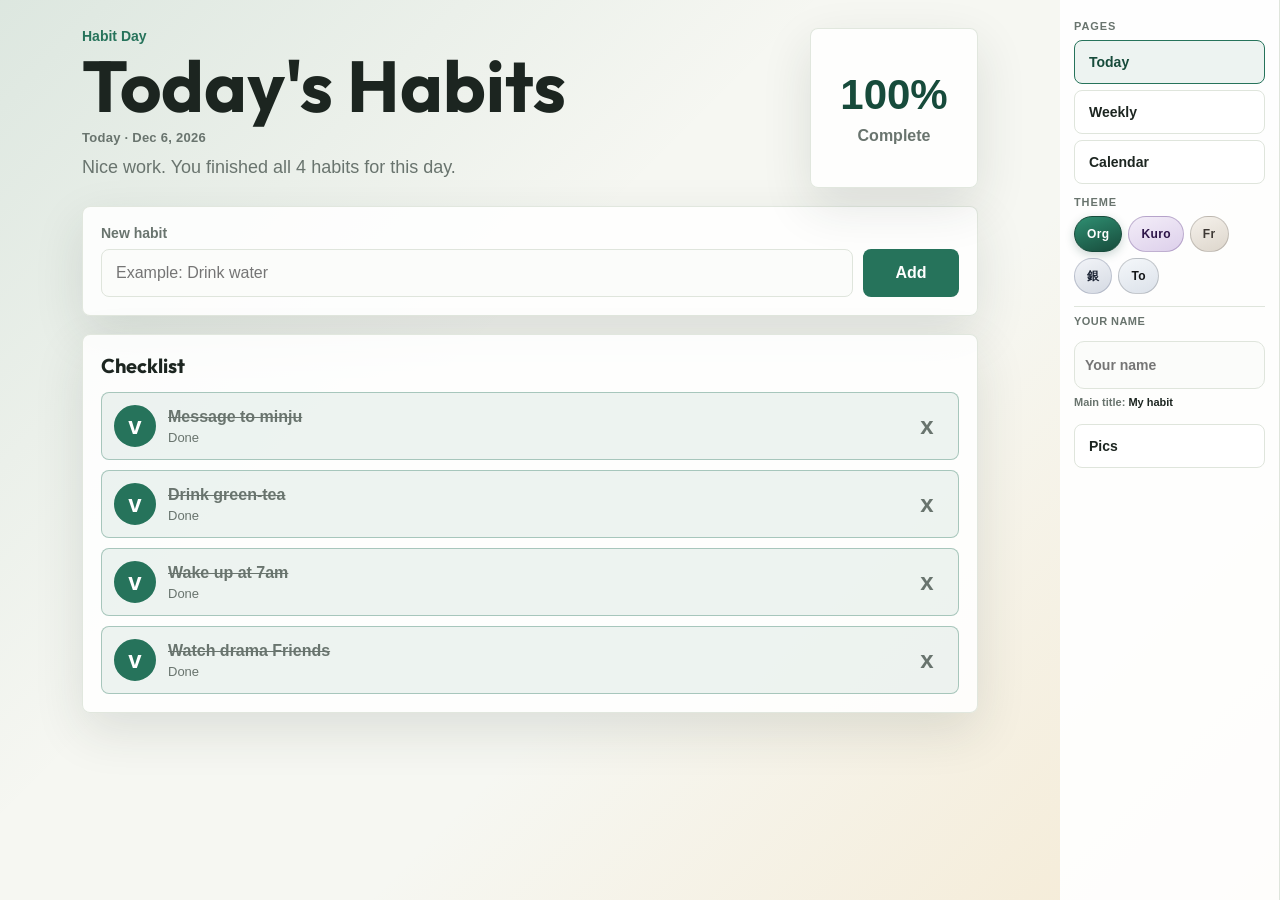
==== commit a2e3ec9c: "s" ====
--- a/app.html
+++ b/app.html
@@ -21,9 +21,9 @@
       href="https://fonts.googleapis.com/css2?family=Nunito:wght@700;800&family=Outfit:wght@600;700;800&display=swap"
       rel="stylesheet"
     />
-    <link rel="stylesheet" href="styles.css?v=25" />
-    <link rel="stylesheet" href="layout.css?v=52" />
-    <link rel="stylesheet" href="themes.css?v=73" />
+    <link rel="stylesheet" href="styles.css?v=26" />
+    <link rel="stylesheet" href="layout.css?v=53" />
+    <link rel="stylesheet" href="themes.css?v=74" />
     <script>
       window.__HABIT_BUILD = "24";
       (function () {
@@ -133,6 +133,7 @@
             <div class="overview-copy">
               <p class="eyebrow" id="app-eyebrow">Habit Day</p>
               <h1 id="app-title">Today's Habits</h1>
+              <time class="overview-date" id="app-date" datetime=""></time>
               <div class="theme-progress-inline" id="themeProgressInline" aria-live="polite">
                 <div class="theme-progress-track">
                   <span class="theme-progress-fill" id="themeProgressFill"></span>
@@ -257,6 +258,6 @@
     <script src="habit-photos.js?v=36"></script>
     <script src="habit-camera.js?v=2"></script>
     <script src="fireworks.js?v=39"></script>
-    <script src="app.js?v=49"></script>
+    <script src="app.js?v=50"></script>
   </body>
 </html>
--- a/styles.css
+++ b/styles.css
@@ -61,6 +61,15 @@
   font-weight: 700;
 }
 
+.overview-date {
+  display: block;
+  margin: 0 0 8px;
+  color: var(--muted);
+  font-size: 13px;
+  font-weight: 600;
+  letter-spacing: 0.02em;
+}
+
 h1,
 h2,
 p {
--- a/layout.css
+++ b/layout.css
@@ -1093,42 +1093,40 @@
 
 .calendar-day-photos-panel {
   position: relative;
-  width: min(100%, 420px);
-  max-height: min(88vh, 640px);
+  width: min(100%, 400px);
+  max-height: min(86vh, 620px);
   overflow: auto;
-  padding: 16px;
-  border-radius: calc(var(--radius) + 4px);
+  padding: 18px 16px 16px;
+  border-radius: calc(var(--radius) + 6px);
   background: var(--card-bg, var(--surface));
   border: 1px solid var(--card-border, var(--line));
-  box-shadow: var(--shadow);
-}
-
-.calendar-day-photos-header {
-  display: flex;
-  align-items: center;
-  justify-content: space-between;
-  gap: 12px;
-  margin-bottom: 12px;
-}
-
-.calendar-day-photos-header h2 {
-  margin: 0;
-  font-size: 18px;
+  box-shadow:
+    0 24px 48px rgba(18, 22, 20, 0.22),
+    0 8px 20px rgba(18, 22, 20, 0.12);
+}
+
+.calendar-day-photos-title {
+  margin: 0 0 14px;
+  text-align: center;
+  font-size: 15px;
+  font-weight: 800;
+  letter-spacing: 0.02em;
+  color: var(--ink);
 }
 
 .calendar-day-photos-grid {
   display: grid;
-  grid-template-columns: repeat(auto-fill, minmax(140px, 1fr));
-  gap: 10px;
-  margin-bottom: 14px;
+  grid-template-columns: repeat(2, minmax(0, 1fr));
+  gap: 12px;
 }
 
 .calendar-day-photo-card {
   margin: 0;
-  border-radius: 4px;
+  border-radius: calc(var(--radius) - 2px);
   overflow: hidden;
   background: var(--surface);
   border: 1px solid var(--line);
+  box-shadow: 0 4px 14px rgba(18, 22, 20, 0.08);
 }
 
 .calendar-day-photo-card img {
@@ -1139,14 +1137,11 @@
 }
 
 .calendar-day-photo-card figcaption {
-  padding: 6px 8px;
+  padding: 8px 10px;
   font-size: 12px;
-  font-weight: 600;
-  color: var(--muted);
-}
-
-.calendar-day-photos-open {
-  width: 100%;
+  font-weight: 700;
+  color: var(--ink);
+  background: color-mix(in srgb, var(--surface) 92%, var(--muted));
 }
 
 body.calendar-photos-open {
--- a/themes.css
+++ b/themes.css
@@ -799,6 +799,17 @@
   letter-spacing: 0.04em;
 }
 
+[data-theme="friends"] .overview-copy .overview-date,
+[data-theme="kuromi"] .overview-copy .overview-date,
+[data-theme="gintama"] .overview-copy .overview-date,
+[data-theme="toothless"] .overview-copy .overview-date {
+  margin: 2px 0 4px;
+  font-size: 9px;
+  font-weight: 700;
+  letter-spacing: 0.03em;
+  color: color-mix(in srgb, var(--ink) 62%, var(--muted));
+}
+
 [data-theme="friends"] .overview-copy .summary,
 [data-theme="kuromi"] .overview-copy .summary,
 [data-theme="gintama"] .overview-copy .summary,
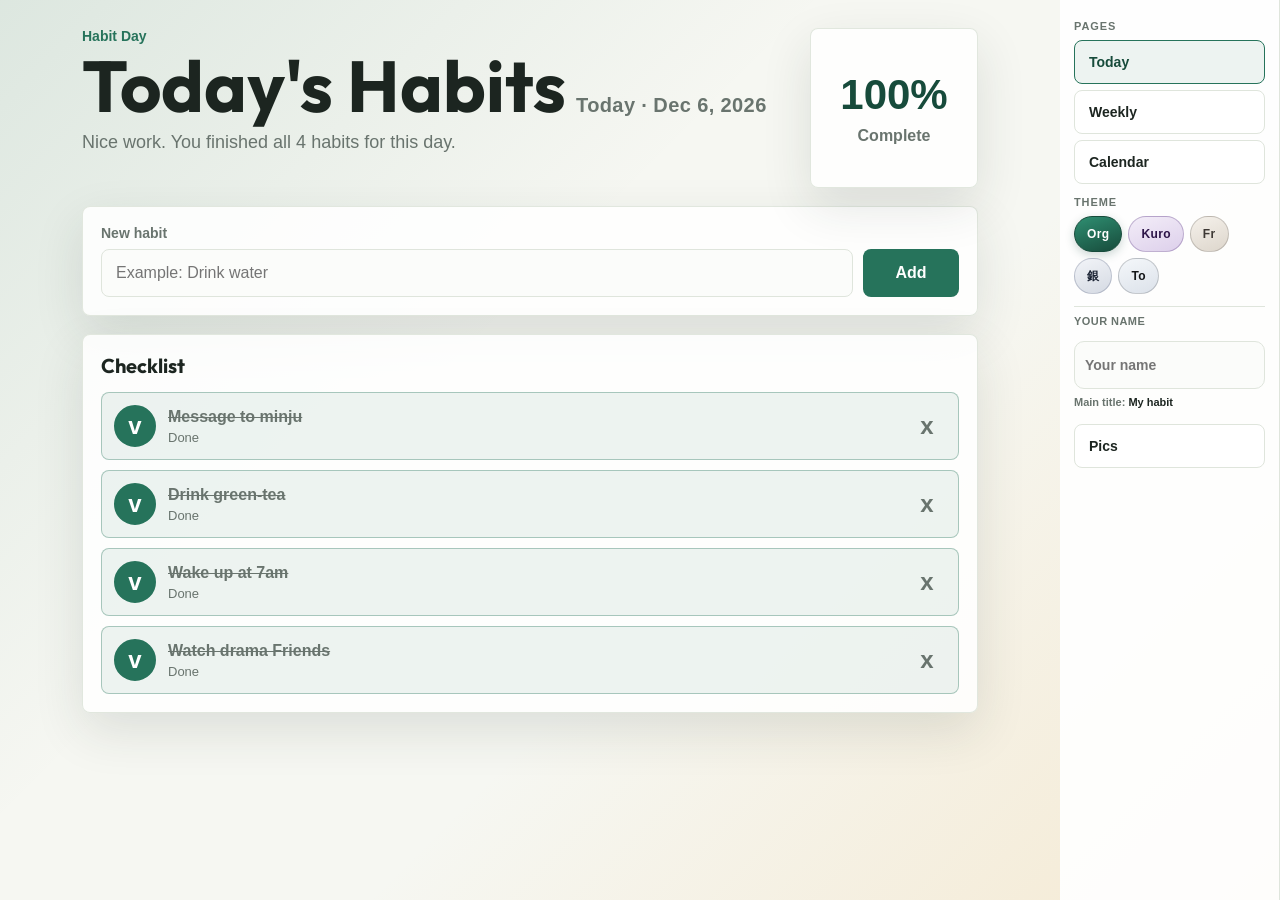
==== commit 417095d2: "s" ====
--- a/app.html
+++ b/app.html
@@ -21,9 +21,9 @@
       href="https://fonts.googleapis.com/css2?family=Nunito:wght@700;800&family=Outfit:wght@600;700;800&display=swap"
       rel="stylesheet"
     />
-    <link rel="stylesheet" href="styles.css?v=26" />
+    <link rel="stylesheet" href="styles.css?v=27" />
     <link rel="stylesheet" href="layout.css?v=53" />
-    <link rel="stylesheet" href="themes.css?v=74" />
+    <link rel="stylesheet" href="themes.css?v=75" />
     <script>
       window.__HABIT_BUILD = "24";
       (function () {
@@ -132,8 +132,10 @@
           <section class="overview overview-wrap" aria-labelledby="app-title">
             <div class="overview-copy">
               <p class="eyebrow" id="app-eyebrow">Habit Day</p>
-              <h1 id="app-title">Today's Habits</h1>
-              <time class="overview-date" id="app-date" datetime=""></time>
+              <div class="overview-title-row">
+                <h1 id="app-title">Today's Habits</h1>
+                <time class="overview-date" id="app-date" datetime=""></time>
+              </div>
               <div class="theme-progress-inline" id="themeProgressInline" aria-live="polite">
                 <div class="theme-progress-track">
                   <span class="theme-progress-fill" id="themeProgressFill"></span>
--- a/styles.css
+++ b/styles.css
@@ -61,13 +61,27 @@
   font-weight: 700;
 }
 
+.overview-title-row {
+  display: flex;
+  flex-wrap: wrap;
+  align-items: baseline;
+  gap: 6px 10px;
+  margin-bottom: 8px;
+}
+
+.overview-title-row h1 {
+  margin-bottom: 0;
+}
+
 .overview-date {
-  display: block;
-  margin: 0 0 8px;
-  color: var(--muted);
-  font-size: 13px;
+  margin: 0;
+  flex-shrink: 0;
+  color: var(--muted);
+  font-size: clamp(14px, 3.2vw, 20px);
   font-weight: 600;
   letter-spacing: 0.02em;
+  line-height: 1.2;
+  white-space: nowrap;
 }
 
 h1,
--- a/themes.css
+++ b/themes.css
@@ -799,15 +799,25 @@
   letter-spacing: 0.04em;
 }
 
+[data-theme="friends"] .overview-title-row,
+[data-theme="kuromi"] .overview-title-row,
+[data-theme="gintama"] .overview-title-row,
+[data-theme="toothless"] .overview-title-row {
+  gap: 5px 8px;
+  margin-bottom: 4px;
+}
+
 [data-theme="friends"] .overview-copy .overview-date,
 [data-theme="kuromi"] .overview-copy .overview-date,
 [data-theme="gintama"] .overview-copy .overview-date,
 [data-theme="toothless"] .overview-copy .overview-date {
-  margin: 2px 0 4px;
-  font-size: 9px;
+  font-size: clamp(11px, 2.6vw, 14px);
   font-weight: 700;
-  letter-spacing: 0.03em;
-  color: color-mix(in srgb, var(--ink) 62%, var(--muted));
+  letter-spacing: 0.02em;
+  color: color-mix(in srgb, var(--ink) 68%, var(--muted));
+  white-space: normal;
+  max-width: 9.5rem;
+  line-height: 1.15;
 }
 
 [data-theme="friends"] .overview-copy .summary,
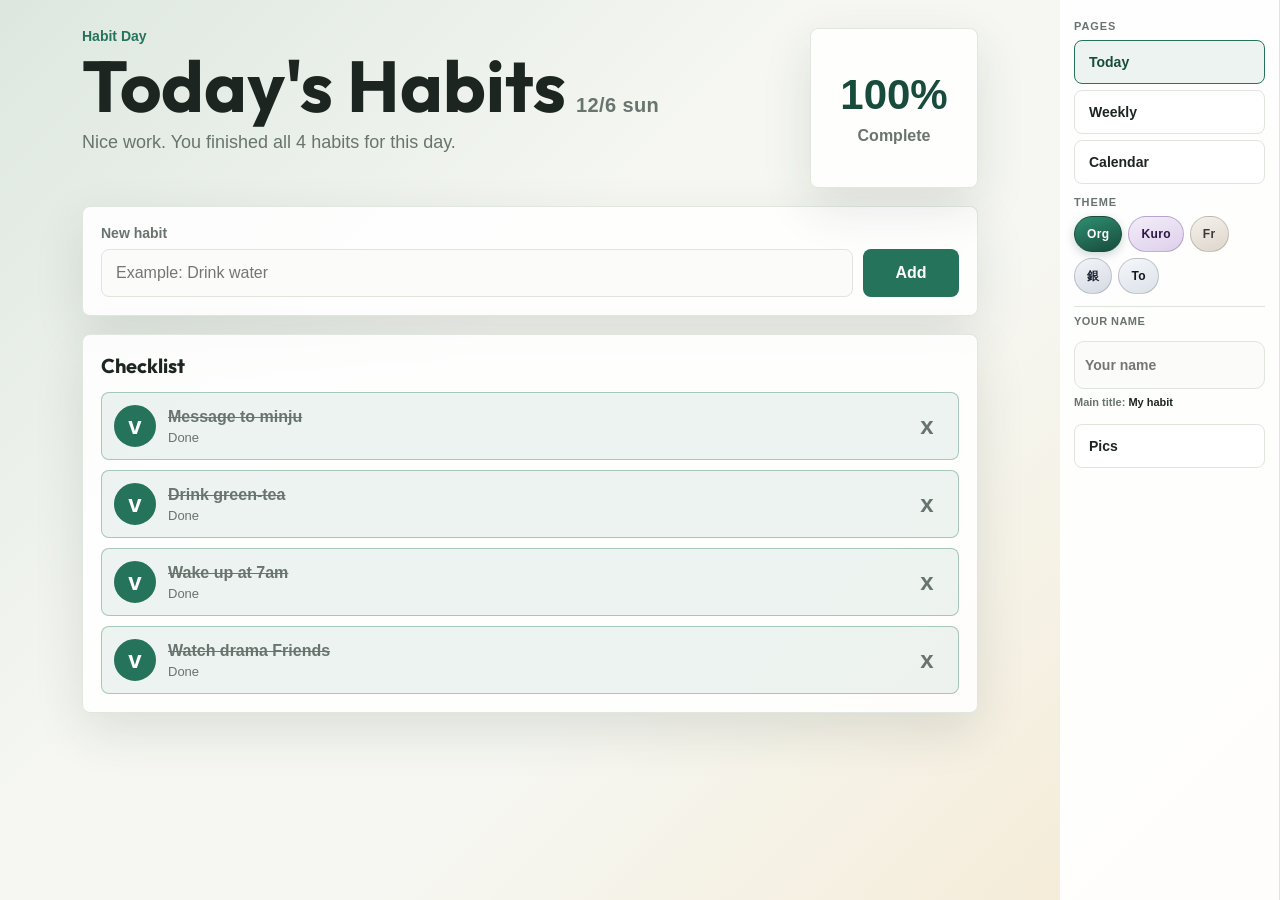
==== commit 791bb8cb: "s" ====
--- a/app.html
+++ b/app.html
@@ -260,6 +260,6 @@
     <script src="habit-photos.js?v=36"></script>
     <script src="habit-camera.js?v=2"></script>
     <script src="fireworks.js?v=39"></script>
-    <script src="app.js?v=50"></script>
+    <script src="app.js?v=51"></script>
   </body>
 </html>
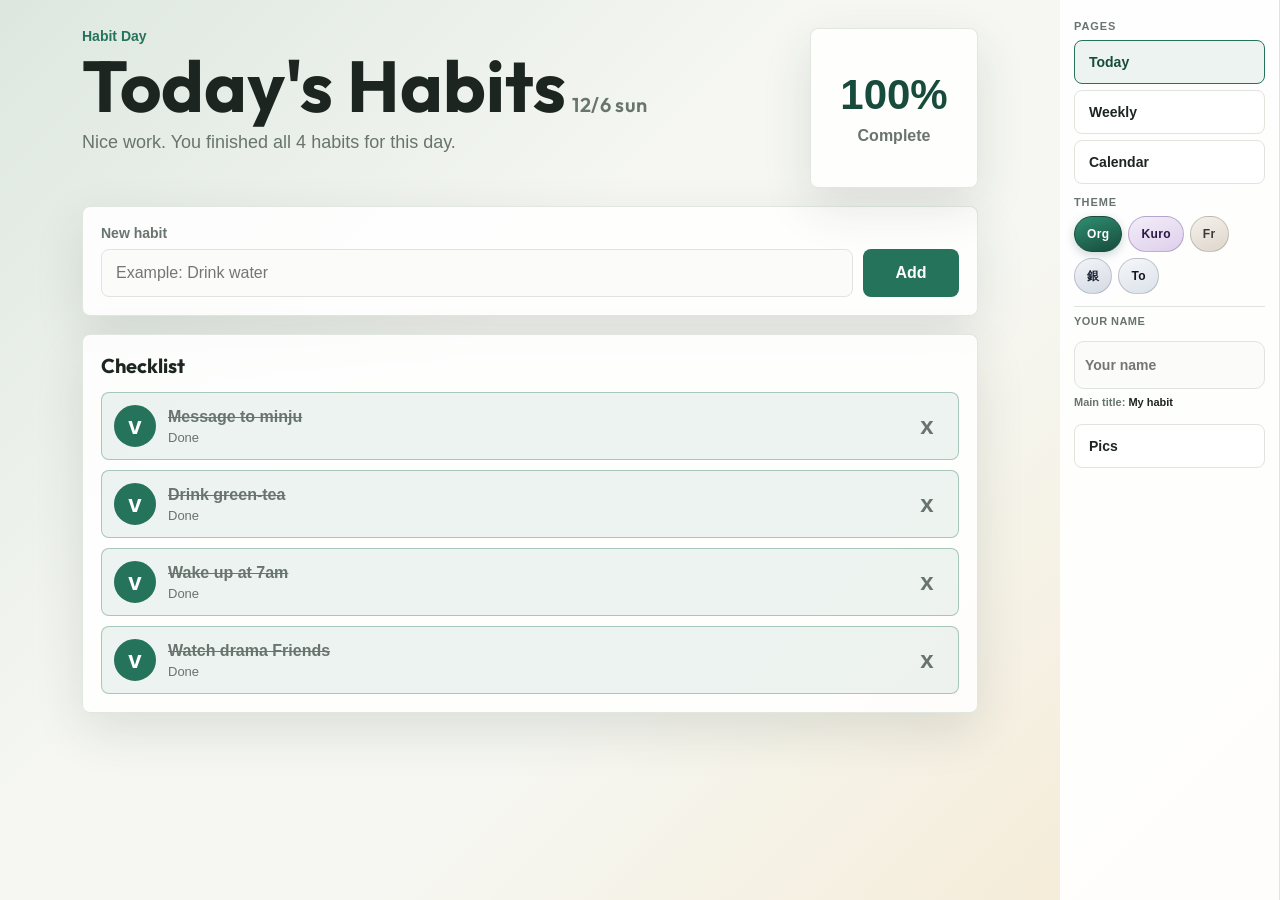
==== commit f6a8b198: "s" ====
--- a/app.html
+++ b/app.html
@@ -21,9 +21,9 @@
       href="https://fonts.googleapis.com/css2?family=Nunito:wght@700;800&family=Outfit:wght@600;700;800&display=swap"
       rel="stylesheet"
     />
-    <link rel="stylesheet" href="styles.css?v=27" />
+    <link rel="stylesheet" href="styles.css?v=28" />
     <link rel="stylesheet" href="layout.css?v=53" />
-    <link rel="stylesheet" href="themes.css?v=75" />
+    <link rel="stylesheet" href="themes.css?v=76" />
     <script>
       window.__HABIT_BUILD = "24";
       (function () {
@@ -132,10 +132,13 @@
           <section class="overview overview-wrap" aria-labelledby="app-title">
             <div class="overview-copy">
               <p class="eyebrow" id="app-eyebrow">Habit Day</p>
-              <div class="overview-title-row">
-                <h1 id="app-title">Today's Habits</h1>
-                <time class="overview-date" id="app-date" datetime=""></time>
-              </div>
+              <h1 class="overview-title" id="app-title">
+                <span class="overview-title-text" id="app-title-text">Today's Habits</span><time
+                  class="overview-date"
+                  id="app-date"
+                  datetime=""
+                ></time>
+              </h1>
               <div class="theme-progress-inline" id="themeProgressInline" aria-live="polite">
                 <div class="theme-progress-track">
                   <span class="theme-progress-fill" id="themeProgressFill"></span>
@@ -260,6 +263,6 @@
     <script src="habit-photos.js?v=36"></script>
     <script src="habit-camera.js?v=2"></script>
     <script src="fireworks.js?v=39"></script>
-    <script src="app.js?v=51"></script>
+    <script src="app.js?v=52"></script>
   </body>
 </html>
--- a/styles.css
+++ b/styles.css
@@ -61,20 +61,21 @@
   font-weight: 700;
 }
 
-.overview-title-row {
-  display: flex;
-  flex-wrap: wrap;
+.overview-title {
+  display: inline-flex;
+  flex-wrap: nowrap;
   align-items: baseline;
-  gap: 6px 10px;
+  gap: 0;
+  max-width: 100%;
   margin-bottom: 8px;
 }
 
-.overview-title-row h1 {
-  margin-bottom: 0;
+.overview-title-text {
+  min-width: 0;
 }
 
 .overview-date {
-  margin: 0;
+  margin: 0 0 0 0.32em;
   flex-shrink: 0;
   color: var(--muted);
   font-size: clamp(14px, 3.2vw, 20px);
--- a/themes.css
+++ b/themes.css
@@ -799,11 +799,10 @@
   letter-spacing: 0.04em;
 }
 
-[data-theme="friends"] .overview-title-row,
-[data-theme="kuromi"] .overview-title-row,
-[data-theme="gintama"] .overview-title-row,
-[data-theme="toothless"] .overview-title-row {
-  gap: 5px 8px;
+[data-theme="friends"] .overview-title,
+[data-theme="kuromi"] .overview-title,
+[data-theme="gintama"] .overview-title,
+[data-theme="toothless"] .overview-title {
   margin-bottom: 4px;
 }
 
@@ -811,12 +810,12 @@
 [data-theme="kuromi"] .overview-copy .overview-date,
 [data-theme="gintama"] .overview-copy .overview-date,
 [data-theme="toothless"] .overview-copy .overview-date {
+  margin-left: 0.28em;
   font-size: clamp(11px, 2.6vw, 14px);
   font-weight: 700;
   letter-spacing: 0.02em;
   color: color-mix(in srgb, var(--ink) 68%, var(--muted));
-  white-space: normal;
-  max-width: 9.5rem;
+  white-space: nowrap;
   line-height: 1.15;
 }
 
@@ -865,6 +864,10 @@
   letter-spacing: -0.03em;
   margin: 0;
   line-height: 1.14;
+}
+
+[data-theme="kuromi"] .overview-copy .overview-title {
+  display: inline-flex;
 }
 
 .theme-progress-inline {
@@ -920,8 +923,17 @@
   letter-spacing: -0.02em;
   margin: 0;
   line-height: 1.14;
+}
+
+[data-theme="friends"] .overview-title-text,
+[data-theme="gintama"] .overview-title-text {
   overflow-wrap: anywhere;
   word-break: keep-all;
+}
+
+[data-theme="friends"] .overview-copy .overview-title,
+[data-theme="gintama"] .overview-copy .overview-title {
+  display: inline-flex;
 }
 
 [data-theme="toothless"] .overview-copy h1,
@@ -931,8 +943,15 @@
   letter-spacing: -0.02em;
   margin: 0;
   line-height: 1.14;
+}
+
+[data-theme="toothless"] .overview-title-text {
   overflow-wrap: anywhere;
   word-break: keep-all;
+}
+
+[data-theme="toothless"] .overview-copy .overview-title {
+  display: inline-flex;
 }
 
 [data-theme="friends"] .subpage-header,
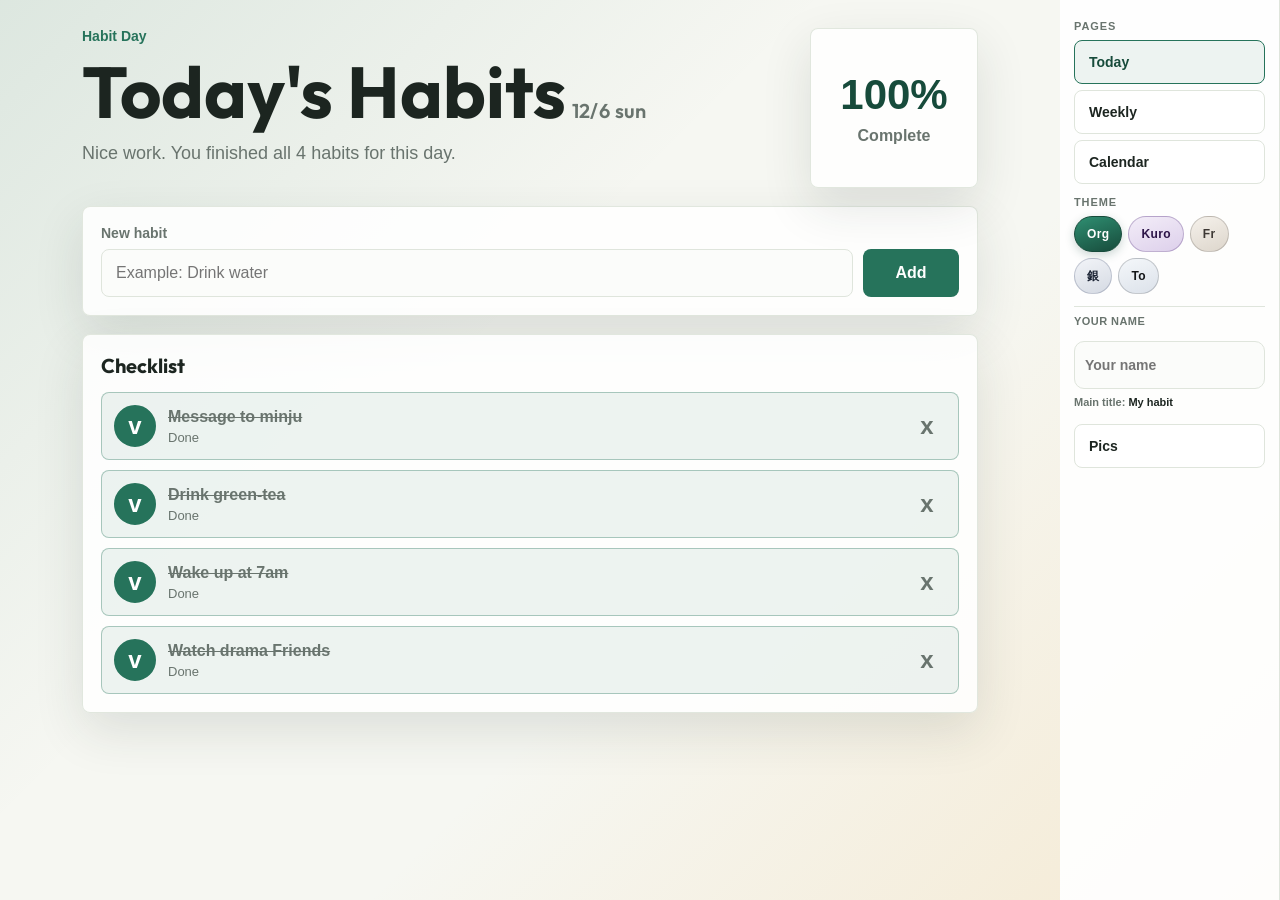
==== commit fd52c1ac: "s" ====
--- a/app.html
+++ b/app.html
@@ -21,9 +21,9 @@
       href="https://fonts.googleapis.com/css2?family=Nunito:wght@700;800&family=Outfit:wght@600;700;800&display=swap"
       rel="stylesheet"
     />
-    <link rel="stylesheet" href="styles.css?v=28" />
+    <link rel="stylesheet" href="styles.css?v=31" />
     <link rel="stylesheet" href="layout.css?v=53" />
-    <link rel="stylesheet" href="themes.css?v=76" />
+    <link rel="stylesheet" href="themes.css?v=78" />
     <script>
       window.__HABIT_BUILD = "24";
       (function () {
@@ -133,11 +133,11 @@
             <div class="overview-copy">
               <p class="eyebrow" id="app-eyebrow">Habit Day</p>
               <h1 class="overview-title" id="app-title">
-                <span class="overview-title-text" id="app-title-text">Today's Habits</span><time
-                  class="overview-date"
-                  id="app-date"
-                  datetime=""
-                ></time>
+                <span class="overview-title-prefix" id="app-title-prefix">Today's Habits</span
+                ><span class="overview-title-tail"
+                  ><span class="overview-title-habit" id="app-title-habit"></span
+                  ><time class="overview-date" id="app-date" datetime=""></time
+                ></span>
               </h1>
               <div class="theme-progress-inline" id="themeProgressInline" aria-live="polite">
                 <div class="theme-progress-track">
@@ -263,6 +263,6 @@
     <script src="habit-photos.js?v=36"></script>
     <script src="habit-camera.js?v=2"></script>
     <script src="fireworks.js?v=39"></script>
-    <script src="app.js?v=52"></script>
+    <script src="app.js?v=53"></script>
   </body>
 </html>
--- a/styles.css
+++ b/styles.css
@@ -62,27 +62,52 @@
 }
 
 .overview-title {
-  display: inline-flex;
-  flex-wrap: nowrap;
-  align-items: baseline;
-  gap: 0;
+  display: block;
   max-width: 100%;
   margin-bottom: 8px;
-}
-
-.overview-title-text {
-  min-width: 0;
-}
-
+  line-height: 1.1;
+}
+
+.overview-title-prefix,
+.overview-title-habit,
+.overview-title-tail,
 .overview-date {
-  margin: 0 0 0 0.32em;
-  flex-shrink: 0;
+  display: inline;
+}
+
+.overview-title-tail {
+  white-space: nowrap;
+}
+
+/* Lucy's / Kromi's on line 1 — habit + date together on line 2 */
+.overview-title.is-habit-glued .overview-title-prefix {
+  display: block;
+}
+
+.overview-title.is-habit-glued .overview-title-tail {
+  display: block;
+  margin-top: 1px;
+  white-space: nowrap;
+}
+
+.overview-title:not(.is-habit-glued) .overview-title-habit:empty {
+  display: none;
+}
+
+.overview-title:not(.is-habit-glued) .overview-date {
+  margin-left: 0.28em;
+}
+
+.overview-title.is-habit-glued .overview-date {
+  margin-left: 0.22em;
+}
+
+.overview-date {
   color: var(--muted);
   font-size: clamp(14px, 3.2vw, 20px);
   font-weight: 600;
   letter-spacing: 0.02em;
-  line-height: 1.2;
-  white-space: nowrap;
+  line-height: inherit;
 }
 
 h1,
--- a/themes.css
+++ b/themes.css
@@ -810,13 +810,20 @@
 [data-theme="kuromi"] .overview-copy .overview-date,
 [data-theme="gintama"] .overview-copy .overview-date,
 [data-theme="toothless"] .overview-copy .overview-date {
-  margin-left: 0.28em;
-  font-size: clamp(11px, 2.6vw, 14px);
+  margin-left: 0.22em;
+  font-size: clamp(10px, 2.4vw, 12px);
   font-weight: 700;
   letter-spacing: 0.02em;
-  color: color-mix(in srgb, var(--ink) 68%, var(--muted));
-  white-space: nowrap;
-  line-height: 1.15;
+  color: color-mix(in srgb, var(--ink) 62%, var(--muted));
+  line-height: 1.1;
+}
+
+[data-theme="friends"] .overview-title.is-habit-glued .overview-title-habit,
+[data-theme="kuromi"] .overview-title.is-habit-glued .overview-title-habit,
+[data-theme="gintama"] .overview-title.is-habit-glued .overview-title-habit,
+[data-theme="toothless"] .overview-title.is-habit-glued .overview-title-habit {
+  font-size: inherit;
+  font-weight: inherit;
 }
 
 [data-theme="friends"] .overview-copy .summary,
@@ -864,10 +871,6 @@
   letter-spacing: -0.03em;
   margin: 0;
   line-height: 1.14;
-}
-
-[data-theme="kuromi"] .overview-copy .overview-title {
-  display: inline-flex;
 }
 
 .theme-progress-inline {
@@ -945,13 +948,9 @@
   line-height: 1.14;
 }
 
-[data-theme="toothless"] .overview-title-text {
+[data-theme="toothless"] .overview-title-prefix {
   overflow-wrap: anywhere;
   word-break: keep-all;
-}
-
-[data-theme="toothless"] .overview-copy .overview-title {
-  display: inline-flex;
 }
 
 [data-theme="friends"] .subpage-header,
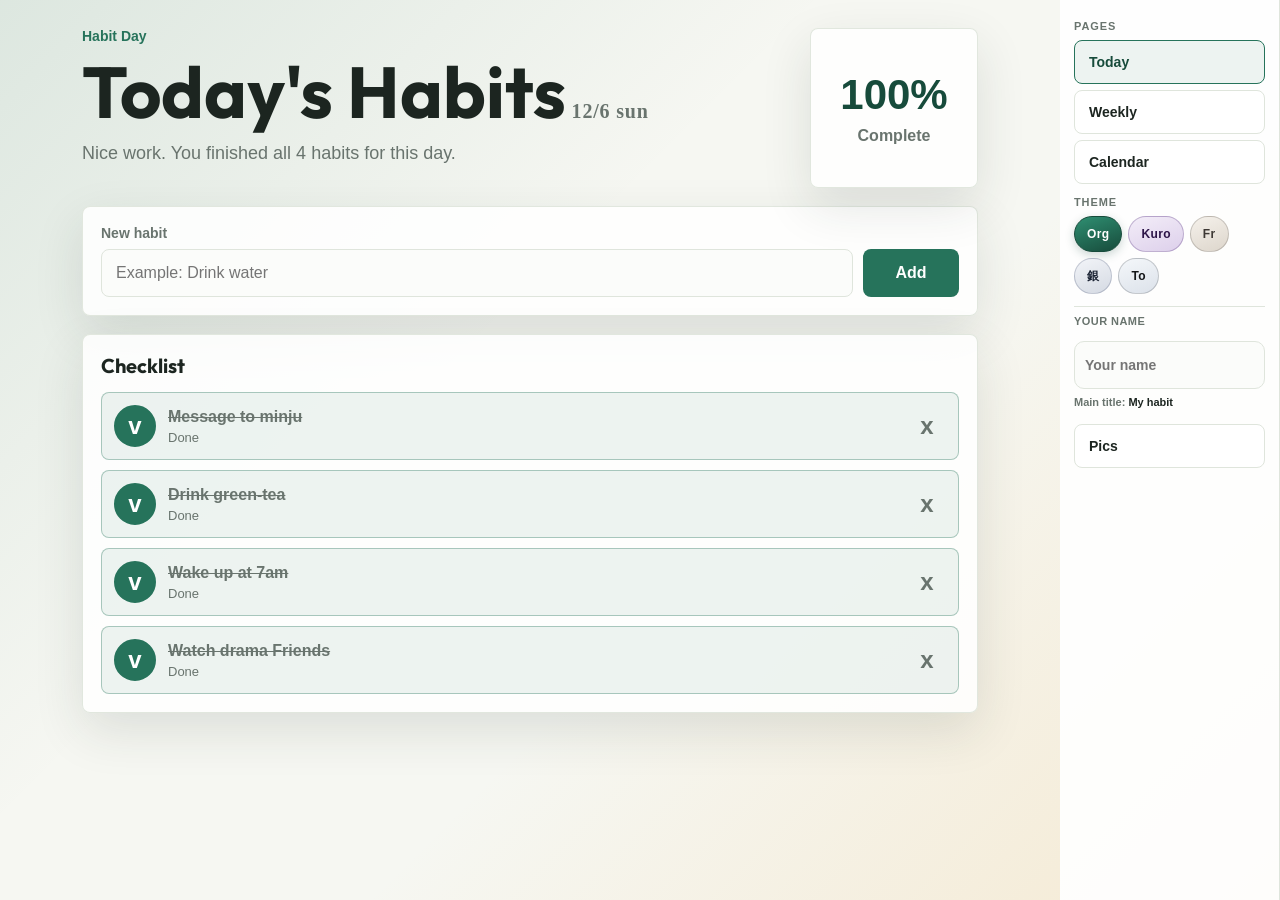
==== commit db7259e4: "s" ====
--- a/app.html
+++ b/app.html
@@ -21,9 +21,9 @@
       href="https://fonts.googleapis.com/css2?family=Nunito:wght@700;800&family=Outfit:wght@600;700;800&display=swap"
       rel="stylesheet"
     />
-    <link rel="stylesheet" href="styles.css?v=31" />
+    <link rel="stylesheet" href="styles.css?v=33" />
     <link rel="stylesheet" href="layout.css?v=53" />
-    <link rel="stylesheet" href="themes.css?v=78" />
+    <link rel="stylesheet" href="themes.css?v=80" />
     <script>
       window.__HABIT_BUILD = "24";
       (function () {
--- a/styles.css
+++ b/styles.css
@@ -79,14 +79,20 @@
   white-space: nowrap;
 }
 
-/* Lucy's / Kromi's on line 1 — habit + date together on line 2 */
+/* Line 1: Name's — line 2: habit + small date (never one cramped line) */
+.overview-title.is-habit-glued {
+  display: block;
+}
+
 .overview-title.is-habit-glued .overview-title-prefix {
   display: block;
+  width: 100%;
 }
 
 .overview-title.is-habit-glued .overview-title-tail {
   display: block;
-  margin-top: 1px;
+  width: 100%;
+  margin-top: 2px;
   white-space: nowrap;
 }
 
@@ -99,15 +105,17 @@
 }
 
 .overview-title.is-habit-glued .overview-date {
-  margin-left: 0.22em;
+  margin-left: 0.55em;
 }
 
 .overview-date {
   color: var(--muted);
+  font-family: "Palatino Linotype", "Book Antiqua", Palatino, Georgia, "Times New Roman", serif;
   font-size: clamp(14px, 3.2vw, 20px);
   font-weight: 600;
-  letter-spacing: 0.02em;
-  line-height: inherit;
+  font-variant-numeric: tabular-nums;
+  letter-spacing: 0.04em;
+  line-height: 1.15;
 }
 
 h1,
--- a/themes.css
+++ b/themes.css
@@ -810,12 +810,22 @@
 [data-theme="kuromi"] .overview-copy .overview-date,
 [data-theme="gintama"] .overview-copy .overview-date,
 [data-theme="toothless"] .overview-copy .overview-date {
-  margin-left: 0.22em;
-  font-size: clamp(10px, 2.4vw, 12px);
-  font-weight: 700;
-  letter-spacing: 0.02em;
-  color: color-mix(in srgb, var(--ink) 62%, var(--muted));
-  line-height: 1.1;
+  margin-left: 0.35em;
+  font-family: "Palatino Linotype", "Book Antiqua", Palatino, Georgia, "Times New Roman", serif;
+  font-size: clamp(12px, 3vw, 15px);
+  font-weight: 600;
+  font-style: normal;
+  font-variant-numeric: tabular-nums;
+  letter-spacing: 0.05em;
+  color: color-mix(in srgb, var(--ink) 58%, var(--muted));
+  line-height: 1.15;
+}
+
+[data-theme="friends"] .overview-title.is-habit-glued .overview-date,
+[data-theme="kuromi"] .overview-title.is-habit-glued .overview-date,
+[data-theme="gintama"] .overview-title.is-habit-glued .overview-date,
+[data-theme="toothless"] .overview-title.is-habit-glued .overview-date {
+  margin-left: 0.62em;
 }
 
 [data-theme="friends"] .overview-title.is-habit-glued .overview-title-habit,
@@ -935,8 +945,17 @@
 }
 
 [data-theme="friends"] .overview-copy .overview-title,
-[data-theme="gintama"] .overview-copy .overview-title {
-  display: inline-flex;
+[data-theme="kuromi"] .overview-copy .overview-title,
+[data-theme="gintama"] .overview-copy .overview-title,
+[data-theme="toothless"] .overview-copy .overview-title {
+  display: block;
+}
+
+[data-theme="friends"] .overview-title.is-habit-glued,
+[data-theme="kuromi"] .overview-title.is-habit-glued,
+[data-theme="gintama"] .overview-title.is-habit-glued,
+[data-theme="toothless"] .overview-title.is-habit-glued {
+  display: block;
 }
 
 [data-theme="toothless"] .overview-copy h1,
